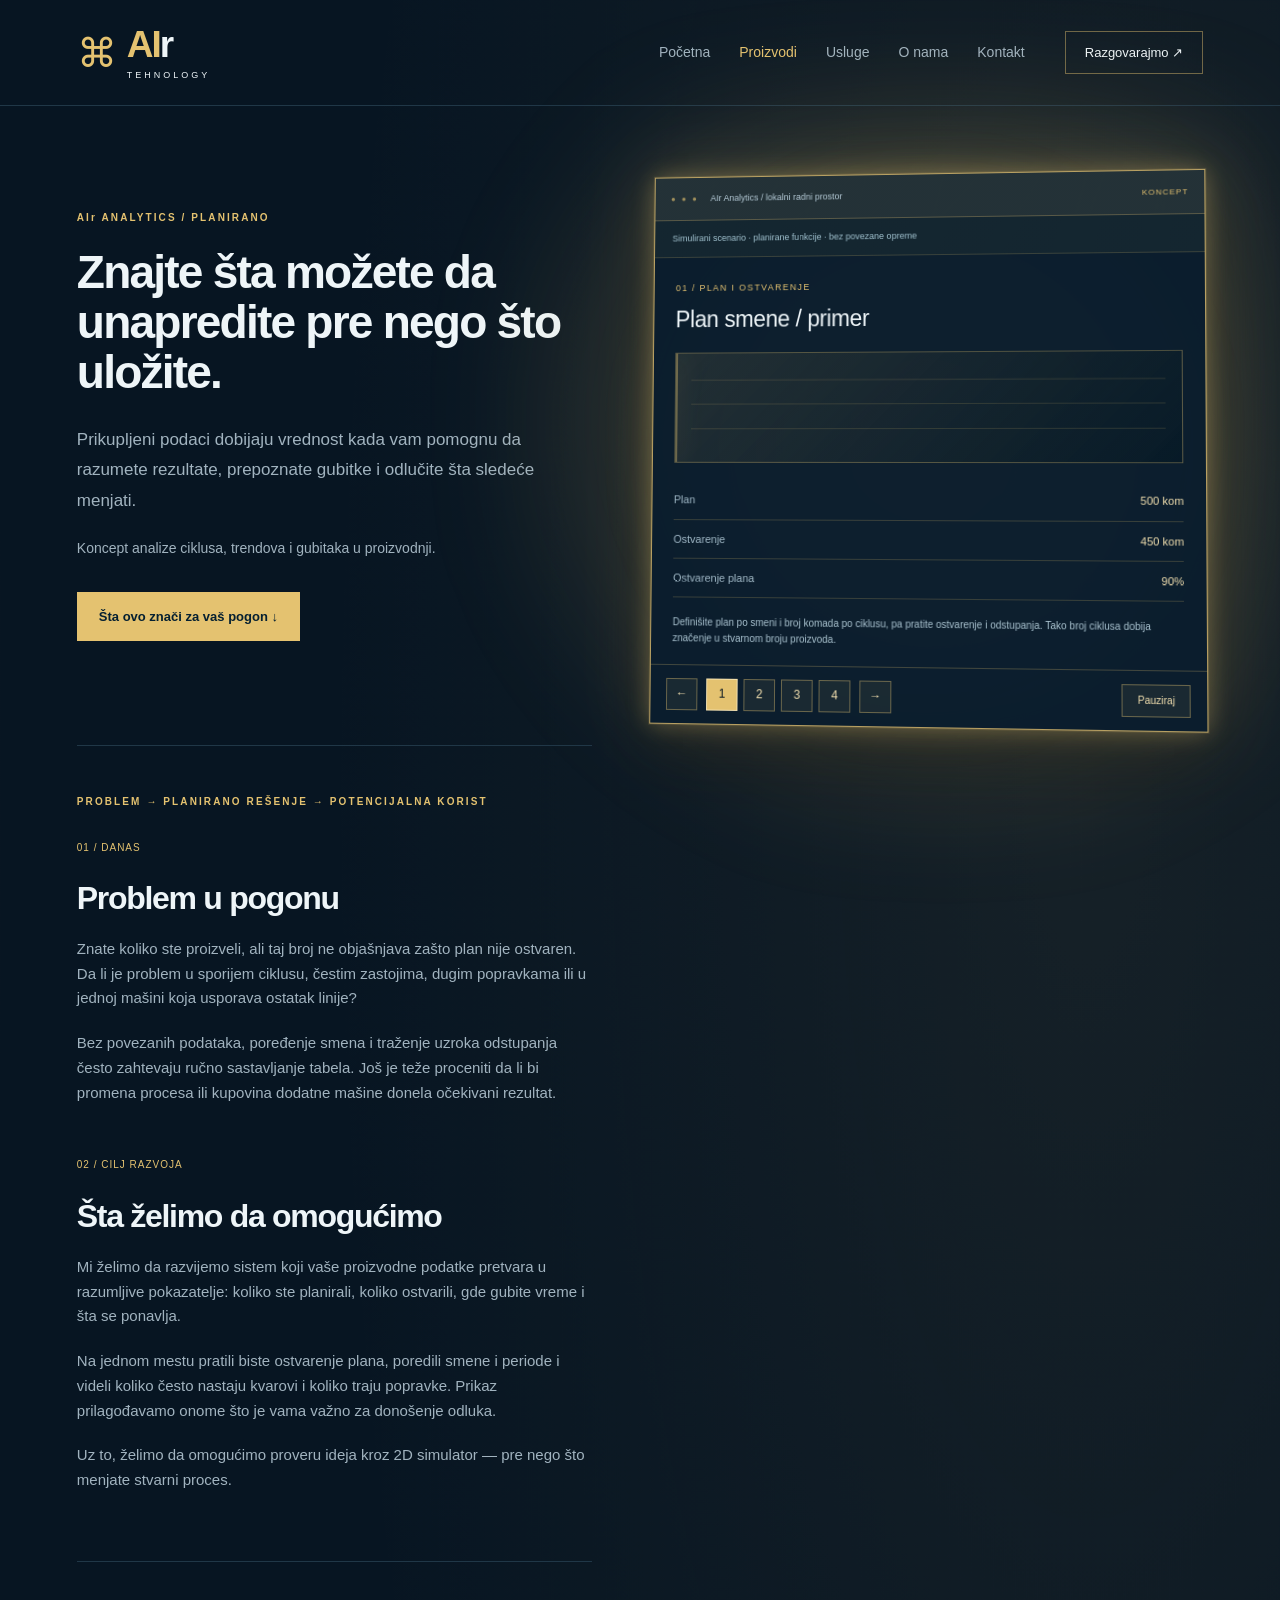
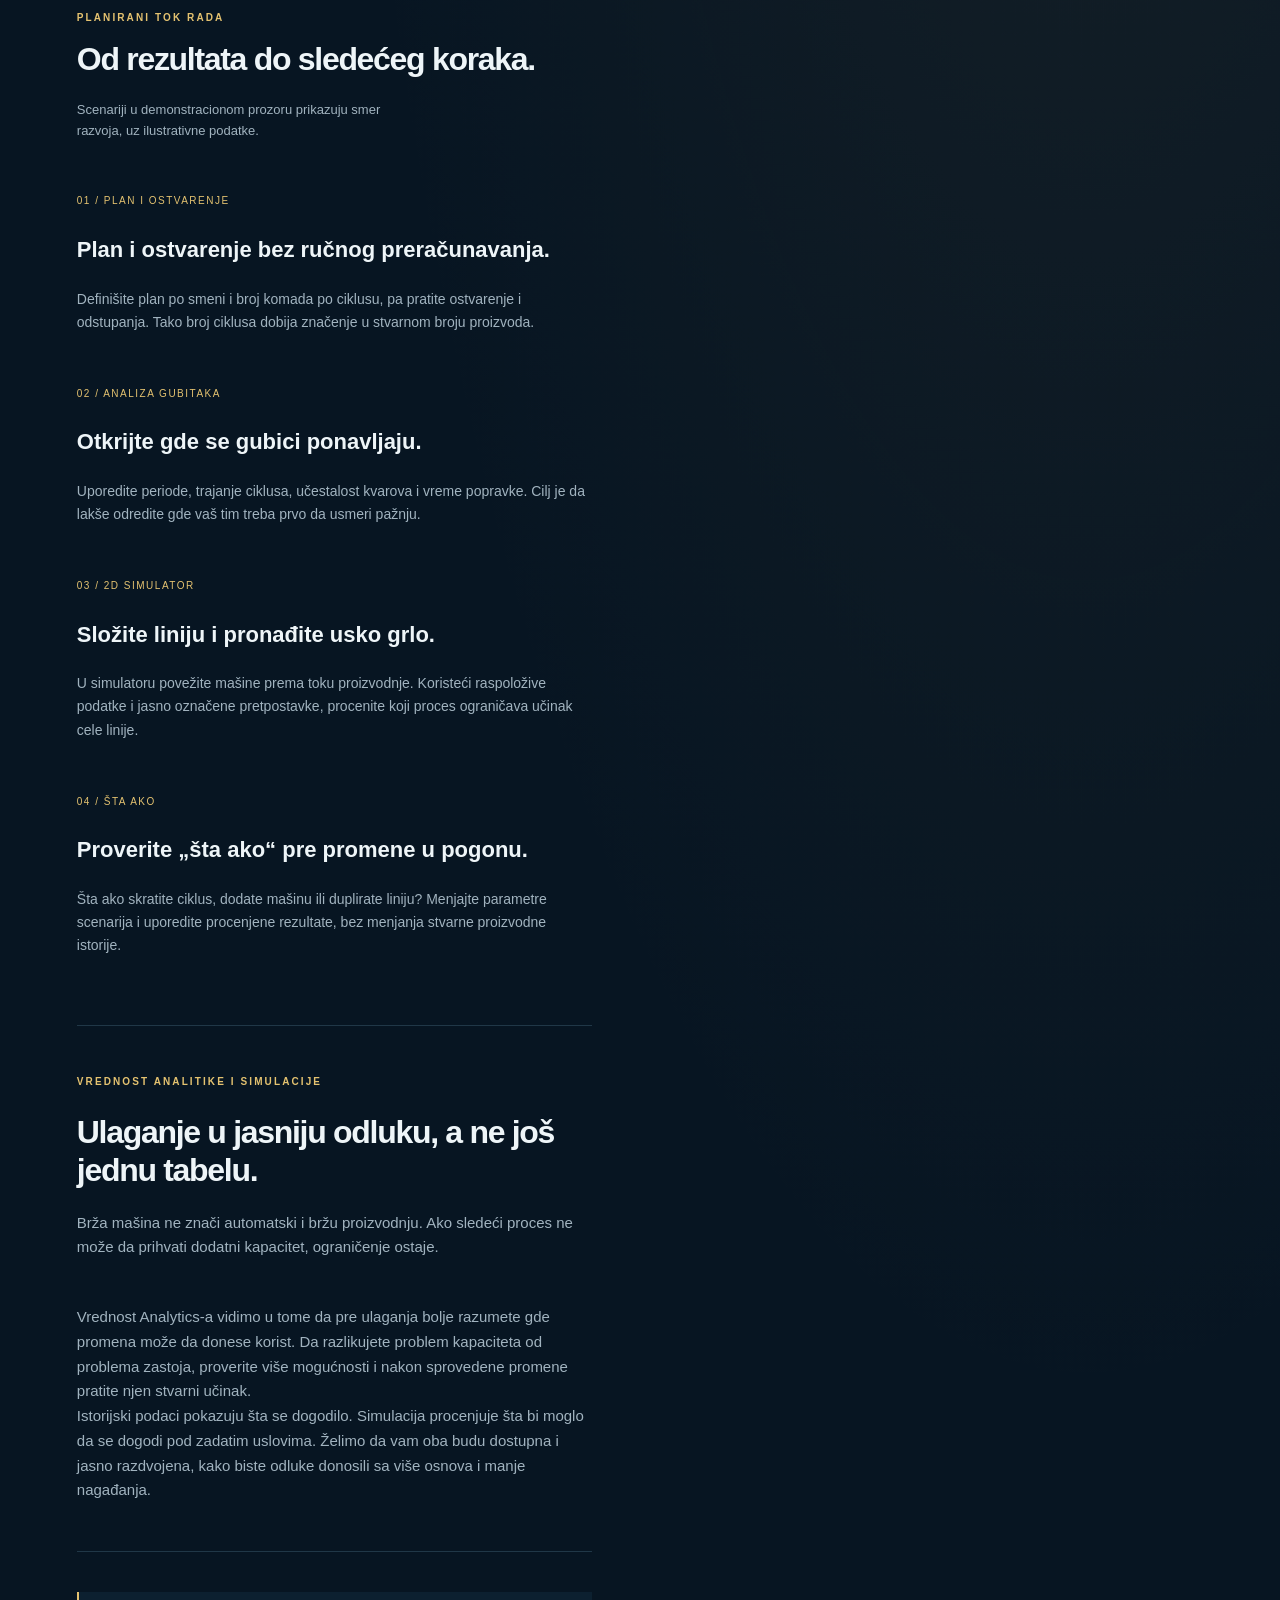
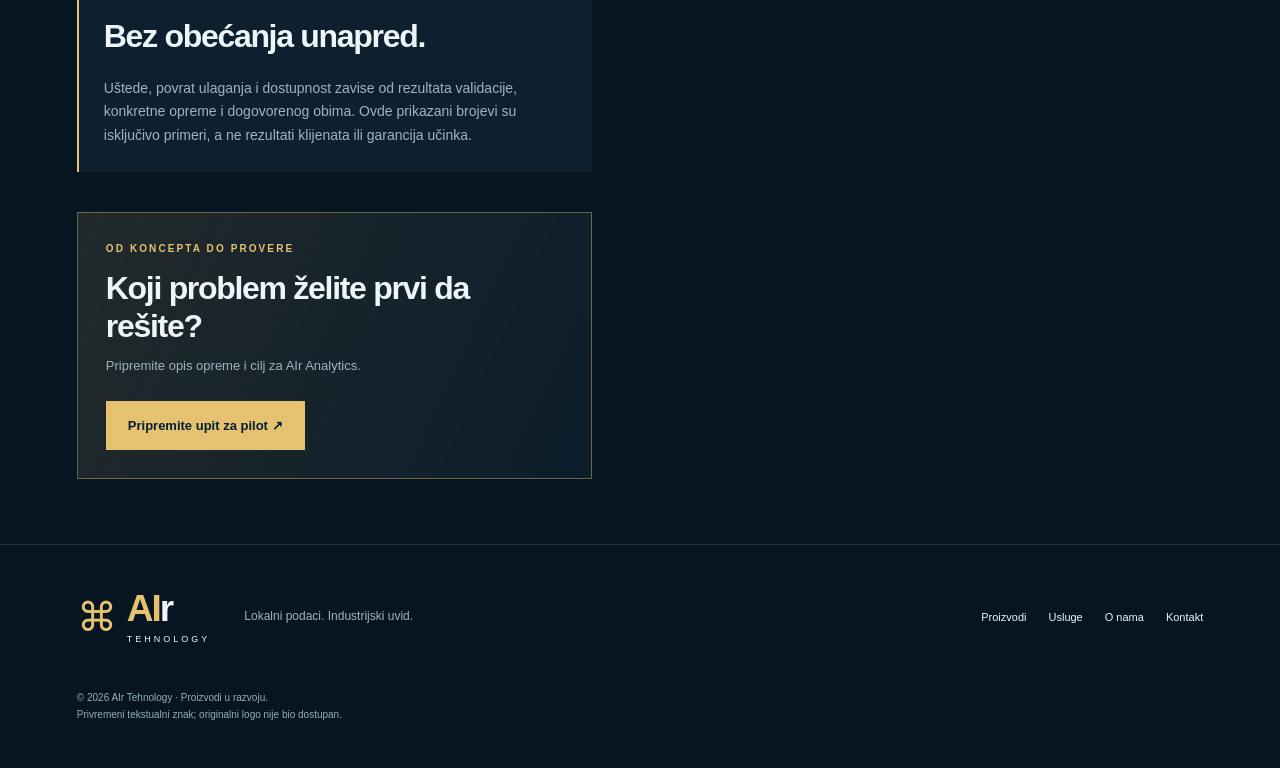
==== air-analytics.html @ 39f9e0c9 "Add files via upload" ====
<!doctype html><html lang="sr-Latn"><head><meta charset="utf-8"><meta name="viewport" content="width=device-width,initial-scale=1"><meta name="description" content="AIr Tehnology — lokalni IIoT sistemi u razvoju za industrijske mašine i proizvodne linije. Integracija prema zahtevima pogona. Bez obaveznog cloud-a."><meta name="theme-color" content="#071522"><title>AIr Analytics | AIr Tehnology</title><link rel="stylesheet" href="style.css"><link rel="stylesheet" href="module-themes.css"><script src="app.js" defer></script></head><body data-module="analytics" class=""><a class="skip" href="#main">Pređi na sadržaj</a><header><a class="brand" href="index.html" aria-label="AIr Tehnology početna"><span class="brand-symbol">⌘</span><span><b><i>AI</i>r</b><small>TEHNOLOGY</small></span></a><button class="menu-toggle" aria-expanded="false" aria-controls="navigation" aria-label="Otvori navigaciju">☰</button><nav id="navigation" aria-label="Glavna navigacija"><a href="index.html" >Početna</a><a href="proizvodi.html" aria-current="page">Proizvodi</a><a href="usluge.html" >Usluge</a><a href="o-nama.html" >O nama</a><a href="kontakt.html" >Kontakt</a></nav><a class="header-cta" href="kontakt.html">Razgovarajmo ↗</a></header><main id="main"><div class="product-follow-layout"><div class="product-reading"><section class="product-story-hero"><div class="product-story-copy"><div class="eyebrow">AIr ANALYTICS / PLANIRANO</div><h1>Znajte šta možete da unapredite pre nego što uložite.</h1><p class="lead">Prikupljeni podaci dobijaju vrednost kada vam pomognu da razumete rezultate, prepoznate gubitke i odlučite šta sledeće menjati.</p><p>Koncept analize ciklusa, trendova i gubitaka u proizvodnji.</p><a class="button" href="#vrednost">Šta ovo znači za vaš pogon ↓</a></div></section><section class="section value-story" id="vrednost"><div class="eyebrow">PROBLEM → PLANIRANO REŠENJE → POTENCIJALNA KORIST</div><div class="value-grid"><article><span>01 / DANAS</span><h2>Problem u pogonu</h2><p>Znate koliko ste proizveli, ali taj broj ne objašnjava zašto plan nije ostvaren. Da li je problem u sporijem ciklusu, čestim zastojima, dugim popravkama ili u jednoj mašini koja usporava ostatak linije?</p><p>Bez povezanih podataka, poređenje smena i traženje uzroka odstupanja često zahtevaju ručno sastavljanje tabela. Još je teže proceniti da li bi promena procesa ili kupovina dodatne mašine donela očekivani rezultat.</p></article><article><span>02 / CILJ RAZVOJA</span><h2>Šta želimo da omogućimo</h2><p>Mi želimo da razvijemo sistem koji vaše proizvodne podatke pretvara u razumljive pokazatelje: koliko ste planirali, koliko ostvarili, gde gubite vreme i šta se ponavlja.</p><p>Na jednom mestu pratili biste ostvarenje plana, poredili smene i periode i videli koliko često nastaju kvarovi i koliko traju popravke. Prikaz prilagođavamo onome što je vama važno za donošenje odluka.</p><p>Uz to, želimo da omogućimo proveru ideja kroz 2D simulator — pre nego što menjate stvarni proces.</p></article></div></section><section class="section"><div class="section-heading"><div><div class="eyebrow">PLANIRANI TOK RADA</div><h2>Od rezultata do sledećeg koraka.</h2></div><p>Scenariji u demonstracionom prozoru prikazuju smer razvoja, uz ilustrativne podatke.</p></div><div class="steps product-workflow"><article><span>01 / PLAN I OSTVARENJE</span><h3>Plan i ostvarenje bez ručnog preračunavanja.</h3><p>Definišite plan po smeni i broj komada po ciklusu, pa pratite ostvarenje i odstupanja. Tako broj ciklusa dobija značenje u stvarnom broju proizvoda.</p></article><article><span>02 / ANALIZA GUBITAKA</span><h3>Otkrijte gde se gubici ponavljaju.</h3><p>Uporedite periode, trajanje ciklusa, učestalost kvarova i vreme popravke. Cilj je da lakše odredite gde vaš tim treba prvo da usmeri pažnju.</p></article><article><span>03 / 2D SIMULATOR</span><h3>Složite liniju i pronađite usko grlo.</h3><p>U simulatoru povežite mašine prema toku proizvodnje. Koristeći raspoložive podatke i jasno označene pretpostavke, procenite koji proces ograničava učinak cele linije.</p></article><article><span>04 / ŠTA AKO</span><h3>Proverite „šta ako“ pre promene u pogonu.</h3><p>Šta ako skratite ciklus, dodate mašinu ili duplirate liniju? Menjajte parametre scenarija i uporedite procenjene rezultate, bez menjanja stvarne proizvodne istorije.</p></article></div></section><section class="investment section"><div><div class="eyebrow">VREDNOST ANALITIKE I SIMULACIJE</div><h2>Ulaganje u jasniju odluku, a ne još jednu tabelu.</h2><p>Brža mašina ne znači automatski i bržu proizvodnju. Ako sledeći proces ne može da prihvati dodatni kapacitet, ograničenje ostaje.</p></div><div class="pilot-points"><p>Vrednost Analytics-a vidimo u tome da pre ulaganja bolje razumete gde promena može da donese korist. Da razlikujete problem kapaciteta od problema zastoja, proverite više mogućnosti i nakon sprovedene promene pratite njen stvarni učinak.</p><p>Istorijski podaci pokazuju šta se dogodilo. Simulacija procenjuje šta bi moglo da se dogodi pod zadatim uslovima. Želimo da vam oba budu dostupna i jasno razdvojena, kako biste odluke donosili sa više osnova i manje nagađanja.</p></div></section><section class="notice"><h2>Bez obećanja unapred.</h2><p>Uštede, povrat ulaganja i dostupnost zavise od rezultata validacije, konkretne opreme i dogovorenog obima. Ovde prikazani brojevi su isključivo primeri, a ne rezultati klijenata ili garancija učinka.</p></section><section class="cta"><div><div class="eyebrow">OD KONCEPTA DO PROVERE</div><h2>Koji problem želite prvi da rešite?</h2><p>Pripremite opis opreme i cilj za AIr Analytics.</p></div><a class="button" href="kontakt.html?proizvod=analytics">Pripremite upit za pilot ↗</a></section></div><aside class="product-follow-window" aria-label="Prateći prikaz planiranih funkcija"><div class="product-window-backdrop"><section class="function-window" data-showcase aria-label="Demonstracija koncepta AIr Analytics"><div class="window-chrome"><span class="window-dots">● ● ●</span><span>AIr Analytics / lokalni radni prostor</span><span class="window-demo">KONCEPT</span></div><div class="window-disclaimer">Simulirani scenario · planirane funkcije · bez povezane opreme</div><div class="showcase-slides"><div class="showcase-slide" data-slide ><div class="window-section-label">01 / Plan i ostvarenje</div><h3>Plan smene / primer</h3><div class="concept-visual visual-analytics " aria-hidden="true"><svg viewBox="0 0 440 100" preserveAspectRatio="none"><path d="M0 80H440M0 45H440M0 10H440" stroke="#244658" fill="none"/><path class="signal-line" d="M0 85 45 75 80 80 120 52 160 60 205 35 250 45 290 20 340 30 390 12 440 18" stroke="currentColor" stroke-width="3" fill="none"/></svg><span class="scan-light"></span></div><div class="scenario-rows"><div><span>Plan</span><strong>500 kom</strong></div><div><span>Ostvarenje</span><strong>450 kom</strong></div><div><span>Ostvarenje plana</span><strong>90%</strong></div></div><p class="scenario-note">Definišite plan po smeni i broj komada po ciklusu, pa pratite ostvarenje i odstupanja. Tako broj ciklusa dobija značenje u stvarnom broju proizvoda.</p></div><div class="showcase-slide" data-slide hidden><div class="window-section-label">02 / Analiza gubitaka</div><h3>Zastoji / primer</h3><div class="concept-visual visual-analytics " aria-hidden="true"><svg viewBox="0 0 440 100" preserveAspectRatio="none"><path d="M0 80H440M0 45H440M0 10H440" stroke="#244658" fill="none"/><path class="signal-line" d="M0 85 45 75 80 80 120 52 160 60 205 35 250 45 290 20 340 30 390 12 440 18" stroke="currentColor" stroke-width="3" fill="none"/></svg><span class="scan-light"></span></div><div class="scenario-rows"><div><span>Čekanje materijala</span><strong>32 min</strong></div><div><span>Podešavanje</span><strong>18 min</strong></div><div><span>Ostalo</span><strong>9 min</strong></div></div><p class="scenario-note">Uporedite periode, trajanje ciklusa, učestalost kvarova i vreme popravke. Cilj je da lakše odredite gde vaš tim treba prvo da usmeri pažnju.</p></div><div class="showcase-slide" data-slide hidden><div class="window-section-label">03 / 2D simulator</div><h3>Tok procesa / scenario</h3><div class="concept-visual visual-analytics " aria-hidden="true"><svg viewBox="0 0 440 100" preserveAspectRatio="none"><path d="M0 80H440M0 45H440M0 10H440" stroke="#244658" fill="none"/><path class="signal-line" d="M0 85 45 75 80 80 120 52 160 60 205 35 250 45 290 20 340 30 390 12 440 18" stroke="currentColor" stroke-width="3" fill="none"/></svg><span class="scan-light"></span></div><div class="scenario-rows"><div><span>Proces 1</span><strong>30 s / ciklus</strong></div><div><span>Proces 2</span><strong>60 s / ciklus</strong></div><div><span>Ograničenje scenarija</span><strong>Proces 2</strong></div></div><p class="scenario-note">U simulatoru povežite mašine prema toku proizvodnje. Koristeći raspoložive podatke i jasno označene pretpostavke, procenite koji proces ograničava učinak cele linije.</p></div><div class="showcase-slide" data-slide hidden><div class="window-section-label">04 / Šta ako</div><h3>Poređenje / procena</h3><div class="concept-visual visual-analytics " aria-hidden="true"><svg viewBox="0 0 440 100" preserveAspectRatio="none"><path d="M0 80H440M0 45H440M0 10H440" stroke="#244658" fill="none"/><path class="signal-line" d="M0 85 45 75 80 80 120 52 160 60 205 35 250 45 290 20 340 30 390 12 440 18" stroke="currentColor" stroke-width="3" fill="none"/></svg><span class="scan-light"></span></div><div class="scenario-rows"><div><span>Izmena scenarija</span><strong>Dodatna nezavisna linija</strong></div><div><span>Osnova</span><strong>Podaci i pretpostavke</strong></div><div><span>Istorija proizvodnje</span><strong>Ostaje neizmenjena</strong></div></div><p class="scenario-note">Šta ako skratite ciklus, dodate mašinu ili duplirate liniju? Menjajte parametre scenarija i uporedite procenjene rezultate, bez menjanja stvarne proizvodne istorije.</p></div></div><div class="showcase-controls"><button type="button" data-direction="-1" aria-label="Prethodni scenario">←</button><div class="scenario-dots" role="group" aria-label="Izbor scenarija"><button type="button" data-index="0" aria-label="Plan i ostvarenje" aria-pressed="true">1</button><button type="button" data-index="1" aria-label="Analiza gubitaka" aria-pressed="false">2</button><button type="button" data-index="2" aria-label="2D simulator" aria-pressed="false">3</button><button type="button" data-index="3" aria-label="Šta ako" aria-pressed="false">4</button></div><button type="button" data-direction="1" aria-label="Sledeći scenario">→</button><button class="playback" type="button" data-pause aria-pressed="false">Pauziraj</button></div><span class="sr-only" data-announcement role="status"></span></section></div></aside></div></main><footer><a class="brand" href="index.html"><span class="brand-symbol">⌘</span><span><b><i>AI</i>r</b><small>TEHNOLOGY</small></span></a><p>Lokalni podaci. Industrijski uvid.</p><div><a href="proizvodi.html">Proizvodi</a><a href="usluge.html">Usluge</a><a href="o-nama.html">O nama</a><a href="kontakt.html">Kontakt</a></div><small>© 2026 AIr Tehnology · Proizvodi u razvoju.<br>Privremeni tekstualni znak; originalni logo nije bio dostupan.</small></footer></body></html>
---- style.css ----
:root{--bg:#071522;--panel:#0c2030;--line:#203747;--text:#eef5f8;--muted:#a1b3bf;--cyan:#4cdef1}*{box-sizing:border-box}html{scroll-behavior:smooth}body{margin:0;background:var(--bg);color:var(--text);font-family:Arial,Helvetica,sans-serif;font-size:16px;line-height:1.65}a{color:inherit;text-decoration:none}button,input,textarea,select{font:inherit}a:focus-visible,button:focus-visible,input:focus-visible,textarea:focus-visible,select:focus-visible{outline:2px solid var(--cyan);outline-offset:4px}header,main,footer{max-width:1440px;margin:auto}header{height:106px;padding:0 6%;display:flex;align-items:center;gap:40px;border-bottom:1px solid var(--line)}.brand{display:flex;align-items:center;gap:10px;line-height:1}.brand-symbol{color:var(--cyan);font-size:40px}.brand b{font-size:37px;letter-spacing:-2px}.brand i{color:var(--cyan);font-style:normal}.brand small{display:block;font-size:9px;letter-spacing:3px;margin-top:8px}nav{display:flex;gap:29px;margin-left:auto;font-size:14px}nav a{color:var(--muted)}nav a:hover,nav a[aria-current]{color:var(--cyan)}.header-cta{border:1px solid #406172;padding:10px 19px;font-size:13px}.menu-toggle{display:none}.hero{padding:85px 6% 68px;display:grid;grid-template-columns:1fr 1fr;gap:48px;align-items:center}.eyebrow{font-size:10px;letter-spacing:2.1px;color:var(--cyan);font-weight:bold;margin-bottom:22px}h1{font-size:clamp(42px,4.7vw,68px);line-height:1.08;letter-spacing:-2.9px;margin:0 0 27px;max-width:1000px}h1 em{color:var(--cyan);font-style:normal}h2{font-size:clamp(29px,3vw,41px);line-height:1.19;letter-spacing:-1.3px;margin:0 0 22px}h3{font-size:21px;line-height:1.3}p{color:var(--muted);margin:0 0 20px}.lead{font-size:17px;max-width:640px;line-height:1.8}.actions{display:flex;gap:26px;align-items:center;margin-top:30px}.button{background:var(--cyan);color:#052031;display:inline-flex;align-items:center;justify-content:center;padding:14px 22px;font-weight:bold;font-size:13px;border:0;cursor:pointer}.button:hover{background:#9af0fb}.text-link{font-size:13px;border-bottom:1px solid #487181;padding-bottom:5px}.hero-note{font-size:11px;color:var(--muted);margin-top:26px}.dot{display:inline-block;width:6px;height:6px;background:var(--cyan);border-radius:50%;margin-right:8px;box-shadow:0 0 12px #4cdef166}.system-art{border:1px solid #23495e;background:radial-gradient(ellipse at center,#10334855,transparent 70%)}.system-art svg{width:100%;display:block}.art-top,.art-bottom{font-size:9px;letter-spacing:1px;padding:20px;color:#aac5d3;display:flex;align-items:center;justify-content:space-between}.art-bottom{border-top:1px solid var(--line);padding:18px}.art-bottom i{color:var(--cyan)}.caption{font-size:9px;text-align:center;margin:0;padding:0 10px 12px}.tech-strip{border-block:1px solid var(--line);padding:23px 6%;display:flex;justify-content:space-between;align-items:center;gap:20px;font-size:13px;color:#c4d2da}.tech-strip>span{font-size:8px;letter-spacing:1.8px;color:#8fa7b7}.tech-strip b{font-weight:normal}.section{margin:0 6%;padding:80px 0;border-bottom:1px solid var(--line)}.section-heading{display:flex;align-items:flex-end;justify-content:space-between;gap:45px;margin-bottom:34px}.section-heading .eyebrow{margin-bottom:14px}.section-heading h2{margin-bottom:0}.section-heading>p{max-width:350px;font-size:13px;margin:0}.steps{display:grid;grid-template-columns:repeat(3,1fr);gap:42px;margin-top:45px}.steps article>span{color:var(--cyan);font-size:10px;letter-spacing:1.5px}.steps p{font-size:14px}.products{display:grid;grid-template-columns:repeat(2,1fr);gap:16px}.product{background:var(--panel);border:1px solid var(--line);padding:28px;transition:border-color .2s,transform .2s}.product:hover{border-color:var(--cyan);transform:translateY(-3px)}.row{display:flex;justify-content:space-between;align-items:center}.num{font-family:monospace;color:#93b5c7;font-size:11px}.badge{border:1px solid #386074;color:#b1d4e3;padding:3px 8px;font-size:9px;letter-spacing:.5px;display:inline-block}.product h3{font-size:28px;margin:28px 0 12px;letter-spacing:-.8px}.product h3 span{color:var(--cyan)}.product p{font-size:14px;max-width:440px;min-height:48px}.more{display:flex;justify-content:space-between;font-size:11px;margin-top:28px;color:#d1e3eb}.more b{color:var(--cyan);font-size:19px}.dashboard{background:#0b1d2b;border:1px solid #2b4b5d;padding:26px}.dash-head{display:flex;justify-content:space-between;align-items:center;border-bottom:1px solid var(--line);padding-bottom:22px;font-size:14px}.muted{color:var(--muted);font-size:11px}.dash-head label{font-size:11px;color:var(--muted)}select,input,textarea{background:#0a1b29;color:var(--text);border:1px solid #365163;border-radius:0;padding:10px 12px;min-width:0}select{margin-left:8px;font-size:12px}.metrics{display:grid;grid-template-columns:repeat(4,1fr);margin:25px 0}.metrics>div{padding:6px 25px;border-right:1px solid var(--line)}.metrics>div:first-child{padding-left:0}.metrics>div:last-child{border:0}.metrics small,.metrics span{display:block;font-size:9px;color:var(--muted)}.metrics strong{font-size:31px;letter-spacing:-1px;display:block;margin:7px 0;color:var(--cyan);font-weight:normal}.chart-title{font-size:12px;margin-top:35px;display:flex;justify-content:space-between}.chart-title span{color:#a2bac8;font-size:8px;letter-spacing:1px}.bars{height:160px;display:flex;align-items:flex-end;gap:20px;border-bottom:1px solid var(--line);padding:12px 5px 0}.bar-col{flex:1;text-align:center;position:relative}.bar-col>div{background:linear-gradient(#48cadd,#1c5c77);min-height:5px;margin:4px 0 0}.bar-col>span{font-size:9px;color:#aac8d7}.bar-col small{font-size:9px;display:block;position:absolute;bottom:-24px;width:100%;color:#a0b8c7}.legend{margin-top:44px;font-size:10px;display:flex;justify-content:space-between;gap:22px;color:var(--muted)}.legend span:first-child{color:var(--cyan)}.cta{margin:65px 6%;padding:40px;border:1px solid #33576b;background:linear-gradient(115deg,#103144,#0b1d2b);display:flex;align-items:center;justify-content:space-between;gap:30px}.cta .eyebrow{margin-bottom:12px}.cta h2{margin-bottom:10px}.cta p{font-size:13px;margin:0}footer{padding:45px 6%;border-top:1px solid var(--line);display:flex;align-items:center;gap:34px;flex-wrap:wrap}footer p{font-size:12px;margin:0}footer>div{margin-left:auto;display:flex;gap:22px;font-size:11px}footer>small{width:100%;font-size:10px;color:#93aebb;margin-top:12px}.intro{padding:80px 6% 50px;border-bottom:1px solid var(--line)}.intro h1{font-size:clamp(39px,5vw,64px)}.split{display:grid;grid-template-columns:1fr 1fr;gap:70px}.split h2{margin-top:22px}.split p{font-size:15px}.feature-list>div{display:flex;gap:25px;border-bottom:1px solid var(--line);padding:23px 0}.feature-list span{color:var(--cyan);font-size:12px}.feature-list p{margin:0}.notice{margin:50px 6%;padding:30px;border-left:2px solid var(--cyan);background:var(--panel)}.notice h2{font-size:27px}.notice p{margin:0;font-size:14px}.service-list{margin:30px 6% 70px}.service-list article{display:grid;grid-template-columns:45px 1fr 1fr;gap:32px;border-bottom:1px solid var(--line);padding:35px 0}.service-list span{color:var(--cyan);font-size:12px}.service-list h2{font-size:26px}.service-list p{font-size:14px;margin:0}.contact .notice{margin:30px 0}.contact h3{font-size:17px}form{display:grid;gap:20px}form label{display:grid;gap:8px;font-size:12px;color:#b8cbd6}form select{margin:0;font-size:14px}form textarea{resize:vertical}form .button{justify-self:start}#form-status{font-size:12px}.skip{position:fixed;top:-100px;left:10px;background:var(--cyan);color:#071522;padding:10px;z-index:10}.skip:focus{top:10px}@media(max-width:1000px){header{gap:20px}nav{gap:18px}.header-cta{display:none}.hero{gap:24px}.actions{gap:15px;flex-wrap:wrap}.tech-strip{flex-wrap:wrap}.metrics>div{padding-inline:15px}.metrics strong{font-size:26px}.split{gap:35px}}@media(max-width:900px){header{height:82px;padding-inline:6%;position:relative}.brand b{font-size:31px}.brand-symbol{font-size:31px}.menu-toggle{display:block;margin-left:auto;background:transparent;border:1px solid #365163;color:var(--text);font-size:22px;padding:3px 12px}nav{display:none;position:absolute;top:81px;left:0;right:0;background:#0c2030;padding:25px 6%;z-index:5;border-bottom:1px solid var(--line)}nav.open{display:flex;flex-direction:column;gap:19px}.hero{grid-template-columns:1fr;padding-block:48px;gap:40px}h1{letter-spacing:-1.8px}.lead{font-size:16px}.eyebrow{font-size:9px;letter-spacing:1.5px}.system-art{max-width:550px;width:100%}.tech-strip{font-size:11px;justify-content:flex-start;gap:20px}.tech-strip>span{width:100%}.section{padding-block:48px}.section-heading{display:block}.section-heading>p{margin-top:20px}.section-heading>.text-link{display:inline-block;margin-top:20px}.steps,.products,.split{grid-template-columns:1fr;gap:22px}.steps{gap:20px;margin-top:30px}.steps h3{margin-block:12px}.product{padding:23px}.product p{min-height:0}.dash-head{gap:14px;align-items:flex-start;flex-direction:column}.dashboard{padding:18px}.metrics{grid-template-columns:1fr 1fr;gap:22px}.metrics>div{padding:0!important;border:0}.metrics strong{font-size:27px}.bars{gap:10px}.legend{flex-wrap:wrap;gap:12px}.cta{padding:27px;display:block;margin-block:40px}.cta .button{margin-top:25px}footer{gap:24px}footer>div{margin:0;flex-wrap:wrap;width:100%}.intro{padding-block:50px 35px}.service-list article{grid-template-columns:30px 1fr;gap:15px}.service-list article p{grid-column:2}.service-list h2{margin:0;font-size:23px}.notice{padding:24px}.contact{gap:30px}.chart-title{gap:12px}.chart-title span{font-size:7px}}@media(prefers-reduced-motion:reduce){html{scroll-behavior:auto}*{transition:none!important}}

/* Scroll-built factory: decorative fixed layer, no external assets. */
.factory-background{position:fixed;inset:0;z-index:0;pointer-events:none;overflow:hidden;background:radial-gradient(ellipse at 75% 55%,#123e53 0,transparent 62%)}
.factory-svg{width:100%;height:100%;display:block;opacity:.95}
.factory-shade{position:absolute;inset:0;background:linear-gradient(90deg,#071522 0%,#071522ee 28%,#07152266 51%,#07152210 75%),linear-gradient(0deg,#07152299,transparent 25%)}
.factory-part{opacity:0;transform-box:view-box;will-change:transform,opacity}
.factory-home>header,.factory-home>main,.factory-home>footer{position:relative;z-index:1}
.factory-home>header{background:#071522a8;backdrop-filter:blur(10px)}
.factory-home .hero{min-height:calc(100svh - 106px);padding-block:75px}
.factory-home .hero>div:first-child{max-width:540px}
.factory-hero-space{height:410px;display:flex;align-items:flex-end;justify-content:flex-end;pointer-events:none}
.factory-hero-space>span{font-size:8px;letter-spacing:2px;color:#9bc3d5;border-top:1px solid #4cdef155;padding-top:15px}
.factory-home .tech-strip{background:#071522c9;backdrop-filter:blur(12px)}
.factory-home .section{padding:70px 32px;background:linear-gradient(110deg,#071522f2,#071522c9 65%,#07152270);backdrop-filter:blur(5px);margin-block:80px;border:1px solid #29475880}
.factory-home .product{background:#0c2030c9}
.factory-home .dashboard{background:#0b1d2bf0}
.factory-home .cta{background:linear-gradient(115deg,#103144ed,#0b1d2bd9);backdrop-filter:blur(12px);margin-bottom:180px}
.factory-home footer{background:#071522dc;padding-bottom:120px}
.factory-status{position:fixed;right:28px;bottom:24px;z-index:2;padding:14px 18px;background:#071522e8;border:1px solid #3c7189;backdrop-filter:blur(12px);color:#bce9ef;font-family:monospace;font-size:10px;letter-spacing:1px;pointer-events:none;width:310px}
.factory-status small{display:block;font-family:Arial,sans-serif;color:#95adba;letter-spacing:.2px;font-size:9px;margin-top:7px}
.factory-progress{height:2px;background:#254658;margin-top:12px;overflow:hidden}.factory-progress span{display:block;height:100%;background:#4cdef1;transform:scaleX(0);transform-origin:left}
.machine-tool{animation:machine-stroke 3.4s ease-in-out infinite;transform-box:fill-box;transform-origin:center}
.robot-shoulder{transform-origin:0px -93px;animation:robot-reach 6s ease-in-out infinite alternate}.robot-elbow{transform-origin:68px -250px;animation:robot-wrist 6s ease-in-out infinite alternate}
.belt-flow{animation:belt-move 2s linear infinite}.line-signal{animation:belt-move 2s linear infinite;opacity:0}.line-complete .line-signal{opacity:1}.workpiece{animation:part-travel 5s ease-in-out infinite}
@keyframes machine-stroke{0%,100%{transform:translateY(-5px)}50%{transform:translateY(12px)}}
@keyframes robot-reach{0%,15%{transform:rotate(-5deg)}85%,100%{transform:rotate(7deg)}}
@keyframes robot-wrist{0%,15%{transform:rotate(8deg)}85%,100%{transform:rotate(-8deg)}}
@keyframes belt-move{to{stroke-dashoffset:-64}}
@keyframes part-travel{0%,10%{transform:translate(-60px,7px);opacity:0}20%,80%{opacity:1}90%,100%{transform:translate(90px,-10px);opacity:0}}
@media(max-width:1000px){.factory-shade{background:linear-gradient(90deg,#071522f5,#071522c9 40%,#07152222)}.factory-hero-space>span{max-width:220px}.factory-home .hero{gap:10px}}
@media(max-width:900px){.factory-svg{width:170%;max-width:none;position:absolute;left:-65%;height:100%;opacity:.7}.factory-shade{background:linear-gradient(180deg,#071522f5 0%,#071522df 35%,#07152222 75%,#07152299)}.factory-home .hero{min-height:calc(100svh - 82px);padding-block:48px 25px;gap:0}.factory-hero-space{height:220px}.factory-hero-space>span{display:none}.factory-home .section{padding:32px 20px;margin-block:50px;background:#071522d9}.factory-status{right:12px;bottom:12px;width:270px;font-size:9px;padding:10px 12px}.factory-home .cta{margin-bottom:140px}.factory-home footer{padding-bottom:130px}}
@media(prefers-reduced-motion:reduce){.factory-background *{animation:none!important}.factory-part{will-change:auto}.factory-status small{font-size:0}.factory-status small:after{content:'Prikaz bez animacije';font-size:9px}}
.factory-finale{min-height:100svh;padding:45px 6% 0;pointer-events:none}.factory-finale h2{max-width:440px}.factory-finale p{font-size:12px;max-width:230px}.factory-home footer{background:#071522f2}@media(max-width:900px){.factory-finale{min-height:85svh;padding-top:35px}.factory-finale h2{font-size:29px}}
@media(max-width:900px){.factory-svg{width:100%;left:0;top:35%;height:65%;opacity:.85}}

/* Product stories and animated software windows. */
.benefit-card h4{font-size:22px;line-height:1.35;letter-spacing:-.5px;margin:0 0 22px;max-width:380px}.benefit-card p{min-height:0;margin:20px 0 14px;max-width:500px}.card-deliverables{font-size:11px;color:#c5e4ec;border-top:1px solid #294758;padding-top:14px}.card-disclaimer{font-size:9px;color:#96aeba;display:block;margin-top:7px}.benefit-card .more{margin-top:20px}.benefit-card h3{margin-top:21px;margin-bottom:16px}.benefit-card{overflow:hidden}
.concept-visual{height:112px;border:1px solid #24495b;background:linear-gradient(135deg,#12384b88,#071a27);color:#54d6e9;position:relative;overflow:hidden;display:flex;align-items:center;justify-content:center}.concept-visual.mini{height:82px}.concept-visual svg{width:100%;height:75%;padding:6px 16px}.signal-line{stroke-dasharray:1100;stroke-dashoffset:1100;animation:trace-signal 6s ease-in-out infinite}.scan-light{position:absolute;top:0;bottom:0;width:2px;background:#85f4ff55;box-shadow:0 0 24px #57d9e877;left:0;animation:scan-window 5.5s linear infinite}.task-mark{font-size:35px;border:1px solid #42849b;width:50px;height:50px;text-align:center;line-height:48px;margin-right:22px;animation:task-confirm 5.5s ease-in-out infinite}.task-lines{width:42%}.task-lines i{display:block;height:5px;margin:10px 0;background:#356477;transform-origin:left;animation:task-confirm 5.5s ease-in-out infinite}.task-lines i:nth-child(2){width:75%;animation-delay:.3s}.task-lines i:nth-child(3){width:55%;animation-delay:.6s}.gear-mark{font-size:43px;color:#438ca0;position:absolute;right:16px;bottom:-15px}.ai-core{font-size:24px;font-weight:normal;z-index:1;color:#a0f4ff}.ai-orbit{width:86px;height:86px;border:1px solid #3e8ca0;border-radius:50%;position:absolute;transform:rotate(-25deg) scaleY(.6)}.orbit-two{transform:rotate(40deg) scaleY(.7);width:140px}.ai-node{position:absolute;width:6px;height:6px;background:#65e6f5;border-radius:50%;box-shadow:0 0 10px #5ce3f5;animation:node-pulse 3s ease-in-out infinite}.node-one{left:calc(50% - 62px);top:45%}.node-two{left:calc(50% + 36px);top:30%;animation-delay:1s}
.product-story-hero{position:relative;display:grid;grid-template-columns:1fr 1.08fr;gap:55px;padding:75px 6% 85px;align-items:center;isolation:isolate;border-bottom:1px solid var(--line)}.product-story-hero:before{content:'';position:absolute;inset:0;z-index:-1;background:radial-gradient(ellipse at 90% 45%,#17455a99,transparent 65%),linear-gradient(#07152288,#071522)}.product-story-copy h1{font-size:clamp(34px,3.6vw,52px);letter-spacing:-1.8px}.product-story-copy>p:not(.lead){font-size:14px}.product-story-copy .button{margin-top:12px}.product-story-copy .concept-caveat{font-size:10px!important;max-width:370px;margin:20px 0 0;color:#92adbd}.product-window-backdrop{perspective:1200px;min-width:0}.function-window{background:#0a1d2df5;border:1px solid #3a7189;box-shadow:0 35px 80px #0005,0 0 90px #37cce51a;position:relative;transform:rotateY(-4deg) rotateX(2deg);width:100%;min-width:0}.window-chrome{display:flex;gap:12px;align-items:center;padding:14px 16px;background:#143043;border-bottom:1px solid #2f5367;font-size:9px;color:#b6cbd7}.window-dots{font-size:8px;letter-spacing:2px;color:#47869e;white-space:nowrap}.window-demo{font-size:8px;margin-left:auto;color:var(--cyan);letter-spacing:1px}.window-disclaimer{font-size:9px;padding:11px 18px;color:#a3c4d1;border-bottom:1px solid #1d3b4d;background:#0c2535}.showcase-slides{padding:24px 22px 18px;min-height:395px}.showcase-slide[hidden]{display:none!important}.showcase-slide{animation:slide-arrive .5s ease-out}.window-section-label{font-size:9px;letter-spacing:1.4px;color:#7fdbed;text-transform:uppercase}.showcase-slide h3{font-size:23px;margin:10px 0 19px;font-weight:normal;letter-spacing:-.4px}.scenario-rows{margin-top:18px}.scenario-rows>div{display:flex;justify-content:space-between;align-items:center;gap:15px;border-bottom:1px solid #254354;padding:10px 0;font-size:11px}.scenario-rows span{color:#a1b9c7}.scenario-rows strong{font-weight:normal;color:#cdeff4;text-align:right}.scenario-note{font-size:10px;color:#a9c2cf;margin:17px 0 0;line-height:1.6;min-height:32px}.showcase-controls{border-top:1px solid #2b4d60;padding:13px 16px;display:flex;gap:9px;align-items:center}.showcase-controls button{cursor:pointer;background:#102d40;color:#bfe9f2;border:1px solid #315e75;min-width:32px;min-height:32px;font-size:12px;padding:4px 8px}.showcase-controls button:hover,.showcase-controls button[aria-pressed=true]:not(.playback){background:#3bcce1;color:#052333;border-color:#5de8f6}.scenario-dots{display:flex;gap:6px}.showcase-controls .playback{margin-left:auto;font-size:10px;min-width:67px}.showcase-paused .concept-visual *{animation-play-state:paused}.value-grid{display:grid;grid-template-columns:1fr 1fr;gap:65px}.value-grid article>span{color:var(--cyan);font-size:10px;letter-spacing:1px}.value-grid h2{font-size:30px;margin:20px 0}.value-grid p{font-size:15px}.product-workflow{gap:35px}.product-workflow h3{font-size:22px;line-height:1.4}.investment{display:grid;grid-template-columns:1fr 1fr;gap:70px}.investment>div>p{font-size:15px}.pilot-points article{border-bottom:1px solid var(--line);padding:0 0 18px;margin-bottom:22px}.pilot-points h3{font-size:17px;color:#d8eef5;margin:0 0 10px}.pilot-points p{font-size:13px;margin:0}.sr-only{position:absolute;width:1px;height:1px;padding:0;margin:-1px;overflow:hidden;clip:rect(0,0,0,0);white-space:nowrap;border:0}
@keyframes trace-signal{0%{stroke-dashoffset:1100}60%,100%{stroke-dashoffset:0}}@keyframes scan-window{0%{left:0;opacity:0}10%,80%{opacity:1}100%{left:100%;opacity:0}}@keyframes task-confirm{0%,10%{opacity:.3;transform:scaleX(.65)}45%,100%{opacity:1;transform:scaleX(1)}}@keyframes node-pulse{50%{opacity:.3;box-shadow:0 0 20px #5ce3f5}}@keyframes slide-arrive{from{opacity:.25;transform:translateY(8px)}to{opacity:1;transform:translateY(0)}}
@media(max-width:1100px){.product-story-hero{gap:30px;padding-inline:5%}.product-story-copy h1{font-size:39px}.window-chrome{gap:7px;font-size:8px}.window-dots{font-size:6px}.showcase-slides{padding:20px 18px;min-height:410px}.showcase-slide h3{font-size:21px}}
@media(max-width:900px){.product-story-hero{grid-template-columns:1fr;padding:45px 6%;gap:35px}.product-story-copy h1{font-size:38px}.function-window{transform:none}.window-chrome{font-size:8px;padding:13px 10px}.window-dots{display:none}.window-disclaimer{font-size:8px;padding:10px 13px}.showcase-slides{padding:20px 15px;min-height:380px}.showcase-slide h3{font-size:22px}.scenario-note{min-height:48px}.showcase-controls{padding:12px 10px;gap:6px}.scenario-dots{gap:4px}.showcase-controls button{min-width:30px}.value-grid,.investment{grid-template-columns:1fr;gap:25px}.value-grid h2{font-size:27px}.value-grid{gap:30px}.benefit-card h4{font-size:21px}.card-deliverables{font-size:10px}.benefit-card .more{font-size:10px}.product-workflow{gap:22px}}
@media(prefers-reduced-motion:reduce){.concept-visual *,.showcase-slide{animation:none!important}.signal-line{stroke-dashoffset:0}.scan-light{display:none}}

/* Keep the concept window beside the complete product story. */
.product-follow-layout{display:grid;grid-template-columns:minmax(0,1fr) minmax(0,1.04fr);gap:55px;margin:0 6%;align-items:start}
.product-reading{min-width:0}
.product-follow-window{position:sticky;top:24px;margin-top:65px;margin-bottom:65px;min-width:0;max-height:calc(100svh - 48px);overflow:auto;scrollbar-width:thin;scrollbar-color:#3a7189 #0a1d2d}
.product-follow-window .function-window{transform:none}
.product-follow-window .product-window-backdrop{perspective:none}
.product-reading .product-story-hero{display:block;padding:65px 0;isolation:auto}
.product-reading .product-story-hero:before{display:none}
.product-reading .section{margin:0;padding:48px 0}
.product-reading .value-grid,.product-reading .investment,.product-reading .steps{grid-template-columns:1fr;gap:25px}
.product-reading .section-heading{display:block}
.product-reading .section-heading>p{margin-top:20px}
.product-reading .notice{margin:40px 0;padding:25px}
.product-reading .cta{margin:40px 0 65px;padding:28px;display:block}
.product-reading .cta .button{margin-top:24px}
.product-reading h2{font-size:32px}
@media(max-width:1000px) and (min-width:901px){.product-follow-layout{gap:28px;margin-inline:5%;grid-template-columns:minmax(0,1fr) minmax(0,1fr)}.product-follow-window .showcase-slides{padding:18px 14px;min-height:400px}.product-follow-window .window-dots{display:none}.product-reading h2{font-size:28px}.product-follow-window .window-disclaimer{padding-inline:12px}.product-follow-window .showcase-controls{padding-inline:9px;gap:5px}.product-follow-window .scenario-dots{gap:3px}.product-follow-window .showcase-controls button{min-width:27px;padding-inline:6px}}
@media(max-width:900px){.product-follow-layout{display:grid;grid-template-columns:minmax(0,1fr);gap:0;margin-inline:6%}.product-reading{display:contents}.product-reading>section{order:2}.product-reading>.product-story-hero{order:0;padding:45px 0 35px}.product-follow-window{order:1;position:static;max-height:none;overflow:visible;margin:0 0 35px}.product-reading .section{padding-block:35px}.product-reading .cta{margin-bottom:45px}.product-reading h2{font-size:29px}}

/* Restore the original tilted window while retaining the sticky sidebar. */
@media(min-width:901px){
 .product-follow-layout{grid-template-columns:minmax(0,1fr) minmax(0,1.08fr)}
 .product-follow-window{overflow:visible;max-height:none}
 .product-follow-window .product-window-backdrop{perspective:1200px}
 .product-follow-window .function-window{transform:rotateY(-4deg) rotateX(2deg);max-height:calc(100svh - 48px);overflow:auto;scrollbar-width:thin;scrollbar-color:#3a7189 #0a1d2d}
 .product-reading .product-story-hero{min-height:640px;display:flex;align-items:center}
}

/* Cyan halo around the product demonstration windows. */
.product-follow-window .product-window-backdrop{position:relative;isolation:isolate}
.product-follow-window .product-window-backdrop:before{content:'';position:absolute;inset:-12px;border-radius:10px;background:radial-gradient(ellipse at center,#66dfff55 0%,#51ceff33 45%,transparent 74%);filter:blur(20px);z-index:-1;pointer-events:none;animation:window-halo 4.5s ease-in-out infinite}
.product-follow-window .function-window{border-color:#78d9f2;box-shadow:0 0 0 1px #9beaff22,0 0 22px #6edbff55,0 0 65px #48c9ff33,0 30px 70px #0005}
@keyframes window-halo{0%,100%{opacity:.55;transform:scale(.98)}50%{opacity:1;transform:scale(1.025)}}
@media(prefers-reduced-motion:reduce){.product-follow-window .product-window-backdrop:before{animation:none;opacity:.7}}

/* Broad ambient blue light behind each floating product window. */
.product-follow-window .product-window-backdrop:after{content:'';position:absolute;inset:-90px -80px -110px -150px;z-index:-2;pointer-events:none;background:radial-gradient(ellipse at 57% 45%,#35bfe438 0%,#1884af29 30%,#0e587c1c 53%,transparent 76%);filter:blur(45px);animation:ambient-window-light 7s ease-in-out infinite}
@keyframes ambient-window-light{0%,100%{opacity:.65;transform:scale(.97)}50%{opacity:1;transform:scale(1.04)}}
@media(max-width:900px){.product-follow-window .product-window-backdrop:after{inset:-45px -12px;filter:blur(25px)}}
@media(prefers-reduced-motion:reduce){.product-follow-window .product-window-backdrop:after{animation:none;opacity:.8}}

/* Phone usability: readable demos, touch targets and restrained effects. */
@media(max-width:900px){
 html{scroll-padding-top:100px}
 body{overflow-wrap:break-word}
 body>header,.factory-home>header{position:sticky;top:0;z-index:20;background:#071522f5;backdrop-filter:none}
 .menu-toggle{min-width:44px;min-height:44px;display:flex;align-items:center;justify-content:center}
 nav{top:100%;max-height:calc(100svh - 82px);overflow-y:auto;padding:12px 6%;box-shadow:0 15px 25px #0005}
 nav.open{gap:0}
 nav a{display:flex;align-items:center;min-height:48px;font-size:16px;border-bottom:1px solid #29475866}
 .button{min-height:48px;line-height:1.5;text-align:center;max-width:100%}
 .text-link{display:inline-flex;align-items:center;min-height:44px}
 .hero h1{font-size:clamp(36px,10vw,46px);letter-spacing:-1.5px}
 .intro h1,.product-story-copy h1{font-size:clamp(31px,9vw,38px);line-height:1.15;letter-spacing:-1.2px}
 .eyebrow{font-size:10px;line-height:1.7;letter-spacing:1.3px}
 .factory-home .hero{padding-top:32px;padding-bottom:25px;min-height:auto}
 .factory-hero-space{height:160px}
 .factory-status{display:none}
 .factory-svg{opacity:.6}
 .factory-home .section{margin:32px 5%;padding:30px 18px;background:#071522e8;backdrop-filter:none}
 .factory-home .tech-strip,.factory-home .cta{backdrop-filter:none}
 .factory-home .cta{margin-bottom:40px}
 .factory-home footer{padding-bottom:40px}
 .factory-finale{min-height:70svh}
 .section-heading{margin-bottom:25px}
 .section-heading>p{font-size:14px;line-height:1.7}
 .section-heading h2,.product-reading h2{font-size:28px;line-height:1.25;letter-spacing:-.8px}
 .products{gap:18px}
 .product{padding:22px 18px}
 .benefit-card h3{font-size:27px}
 .benefit-card h4{font-size:21px}
 .benefit-card p{font-size:15px;line-height:1.75}
 .card-deliverables{font-size:12px;line-height:1.8}
 .card-disclaimer{font-size:11px}
 .benefit-card .more{font-size:12px;gap:12px;align-items:center}
 .badge{font-size:11px}
 .steps{gap:25px}
 .steps p,.pilot-points p,.notice p{font-size:15px;line-height:1.8}
 .steps article>span,.value-grid article>span{font-size:11px;line-height:1.7}
 .pilot-points>p+p{margin-top:20px}
 .product-reading .section{padding:30px 0}
 .product-reading>.product-story-hero{padding:32px 0}
 .product-follow-window{margin-bottom:20px}
 .product-follow-window .function-window{max-height:none;overflow:visible;transform:none}
 .showcase-slides,.product-follow-window .showcase-slides{padding:20px 15px;min-height:0}
 .window-chrome{font-size:10px;line-height:1.6;flex-wrap:wrap;gap:5px;padding:12px}
 .window-demo{font-size:9px}
 .window-disclaimer{font-size:11px;line-height:1.7;padding:12px}
 .window-section-label{font-size:11px;line-height:1.6}
 .showcase-slide h3{font-size:22px;line-height:1.3}
 .scenario-rows>div{font-size:13px;gap:12px;align-items:flex-start;padding:11px 0}
 .scenario-rows>div>*{min-width:0;flex:1}
 .scenario-note{font-size:13px;line-height:1.75;min-height:0}
 .showcase-controls,.product-follow-window .showcase-controls{display:flex;flex-wrap:wrap;gap:8px;padding:12px}
 .scenario-dots,.product-follow-window .scenario-dots{display:flex;flex:1;gap:6px;justify-content:center}
 .showcase-controls button,.product-follow-window .showcase-controls button{min-width:36px;min-height:44px;font-size:14px;padding:6px}
 .showcase-controls .playback{flex-basis:100%;margin:0;font-size:13px;min-height:44px}
 .product-follow-window .product-window-backdrop:after{inset:-20px -5px;filter:blur(18px);animation:none;opacity:.65}
 .product-follow-window .product-window-backdrop:before{inset:-5px;filter:blur(12px);animation:none;opacity:.65}
 .dashboard{padding:18px 12px}
 .dash-head{font-size:15px}
 .dash-head label{font-size:14px;display:flex;align-items:center;width:100%;gap:12px}
 .dash-head select{flex:1;margin:0}
 .muted{font-size:12px}
 .metrics{gap:22px 12px}
 .metrics small,.metrics span{font-size:11px;line-height:1.65}
 .metrics strong{font-size:26px}
 .chart-title{font-size:13px;flex-wrap:wrap;gap:5px}
 .chart-title span{font-size:9px}
 .bars{gap:6px;padding-inline:0}
 .bar-col{min-width:0}
 .bar-col small,.bar-col>span{font-size:10px}
 .legend{font-size:11px;line-height:1.6}
 form input,form select,form textarea,.dash-head select{font-size:16px;min-height:48px;width:100%}
 form label{font-size:14px}
 form .button{width:100%;justify-self:stretch}
 .contact .notice{padding:20px}
 footer>div{gap:8px 20px;font-size:13px}
 footer>div a{min-height:44px;display:flex;align-items:center}
 footer>small{font-size:11px;line-height:1.8}
}
@media(max-width:350px){
 .showcase-controls,.product-follow-window .showcase-controls{gap:5px;padding:10px 8px}
 .scenario-dots,.product-follow-window .scenario-dots{gap:3px}
 .showcase-controls button,.product-follow-window .showcase-controls button{min-width:32px;padding-inline:4px}
 .product-follow-layout{margin-inline:5%}
 .bar-col small{font-size:9px}
}

/* Decorative halos must not widen the page. */
body{overflow-x:clip}
---- module-themes.css ----
/* Product-page palettes. Shapes, icons, layout and animation remain shared. */
body[data-module="monitor"]{--cyan:#5fd1d4;--module-rgb:95,209,212;--module-soft:#acebed}
body[data-module="maintenance"]{--cyan:#94b5ff;--module-rgb:148,181,255;--module-soft:#c6d7ff}
body[data-module="analytics"]{--cyan:#e4c270;--module-rgb:228,194,112;--module-soft:#f4e1b0}
body[data-module="intelligence"]{--cyan:#ba98df;--module-rgb:186,152,223;--module-soft:#dfc9f6}

body[data-module]:not([data-module=""]){background:radial-gradient(ellipse at 85% 20%,rgba(var(--module-rgb),.065),transparent 50%),var(--bg)}
body[data-module]:not([data-module=""]) .button:hover{background:var(--module-soft)}
body[data-module]:not([data-module=""]) .header-cta,
body[data-module]:not([data-module=""]) .text-link{border-color:rgba(var(--module-rgb),.45)}
body[data-module]:not([data-module=""]) .dot{background:var(--cyan);box-shadow:0 0 12px rgba(var(--module-rgb),.4)}
body[data-module]:not([data-module=""]) .product-follow-window{scrollbar-color:var(--cyan) #0a1d2d}
body[data-module]:not([data-module=""]) .product-follow-window .function-window{
 border-color:rgba(var(--module-rgb),.8);
 box-shadow:0 0 0 1px rgba(var(--module-rgb),.13),0 0 22px rgba(var(--module-rgb),.33),0 0 65px rgba(var(--module-rgb),.2),0 30px 70px #0005;
 scrollbar-color:var(--cyan) #0a1d2d;
}
body[data-module]:not([data-module=""]) .product-follow-window .product-window-backdrop:before{background:radial-gradient(ellipse at center,rgba(var(--module-rgb),.33),rgba(var(--module-rgb),.2) 45%,transparent 74%)}
body[data-module]:not([data-module=""]) .product-follow-window .product-window-backdrop:after{background:radial-gradient(ellipse at 57% 45%,rgba(var(--module-rgb),.22),rgba(var(--module-rgb),.16) 30%,rgba(var(--module-rgb),.1) 53%,transparent 76%)}
body[data-module]:not([data-module=""]) .window-chrome{background:linear-gradient(rgba(var(--module-rgb),.09),rgba(var(--module-rgb),.09)),#102331;border-bottom-color:rgba(var(--module-rgb),.28)}
body[data-module]:not([data-module=""]) .window-dots{color:rgba(var(--module-rgb),.65)}
body[data-module]:not([data-module=""]) .window-disclaimer{border-color:rgba(var(--module-rgb),.18);background:linear-gradient(rgba(var(--module-rgb),.035),rgba(var(--module-rgb),.035)),#0c202e}
body[data-module]:not([data-module=""]) .window-section-label{color:var(--cyan)}
body[data-module]:not([data-module=""]) .concept-visual{color:var(--cyan);border-color:rgba(var(--module-rgb),.3);background:linear-gradient(135deg,rgba(var(--module-rgb),.1),#071a27)}
body[data-module]:not([data-module=""]) .concept-visual svg>path:first-child{stroke:rgba(var(--module-rgb),.2)}
body[data-module]:not([data-module=""]) .scan-light{background:rgba(var(--module-rgb),.4);box-shadow:0 0 24px rgba(var(--module-rgb),.47)}
body[data-module]:not([data-module=""]) .task-mark{border-color:rgba(var(--module-rgb),.55)}
body[data-module]:not([data-module=""]) .task-lines i{background:rgba(var(--module-rgb),.4)}
body[data-module]:not([data-module=""]) .gear-mark{color:rgba(var(--module-rgb),.65)}
body[data-module]:not([data-module=""]) .ai-core{color:var(--module-soft)}
body[data-module]:not([data-module=""]) .ai-orbit{border-color:rgba(var(--module-rgb),.6)}
body[data-module]:not([data-module=""]) .ai-node{background:var(--cyan);box-shadow:0 0 10px rgba(var(--module-rgb),.8);animation-name:module-node-pulse}
body[data-module]:not([data-module=""]) .scenario-rows>div{border-color:rgba(var(--module-rgb),.2)}
body[data-module]:not([data-module=""]) .scenario-rows strong{color:var(--module-soft)}
body[data-module]:not([data-module=""]) .showcase-controls{border-color:rgba(var(--module-rgb),.25)}
body[data-module]:not([data-module=""]) .showcase-controls button{color:var(--module-soft);border-color:rgba(var(--module-rgb),.4);background:rgba(var(--module-rgb),.07)}
body[data-module]:not([data-module=""]) .showcase-controls button:hover,
body[data-module]:not([data-module=""]) .showcase-controls button[aria-pressed="true"]:not(.playback){background:var(--cyan);color:#071522;border-color:var(--module-soft)}
body[data-module]:not([data-module=""]) .cta{border-color:rgba(var(--module-rgb),.4);background:linear-gradient(115deg,rgba(var(--module-rgb),.12),#0b1d2b)}
body[data-module]:not([data-module=""]) .notice{border-left-color:var(--cyan)}
@keyframes module-node-pulse{50%{opacity:.3;box-shadow:0 0 20px rgba(var(--module-rgb),.8)}}
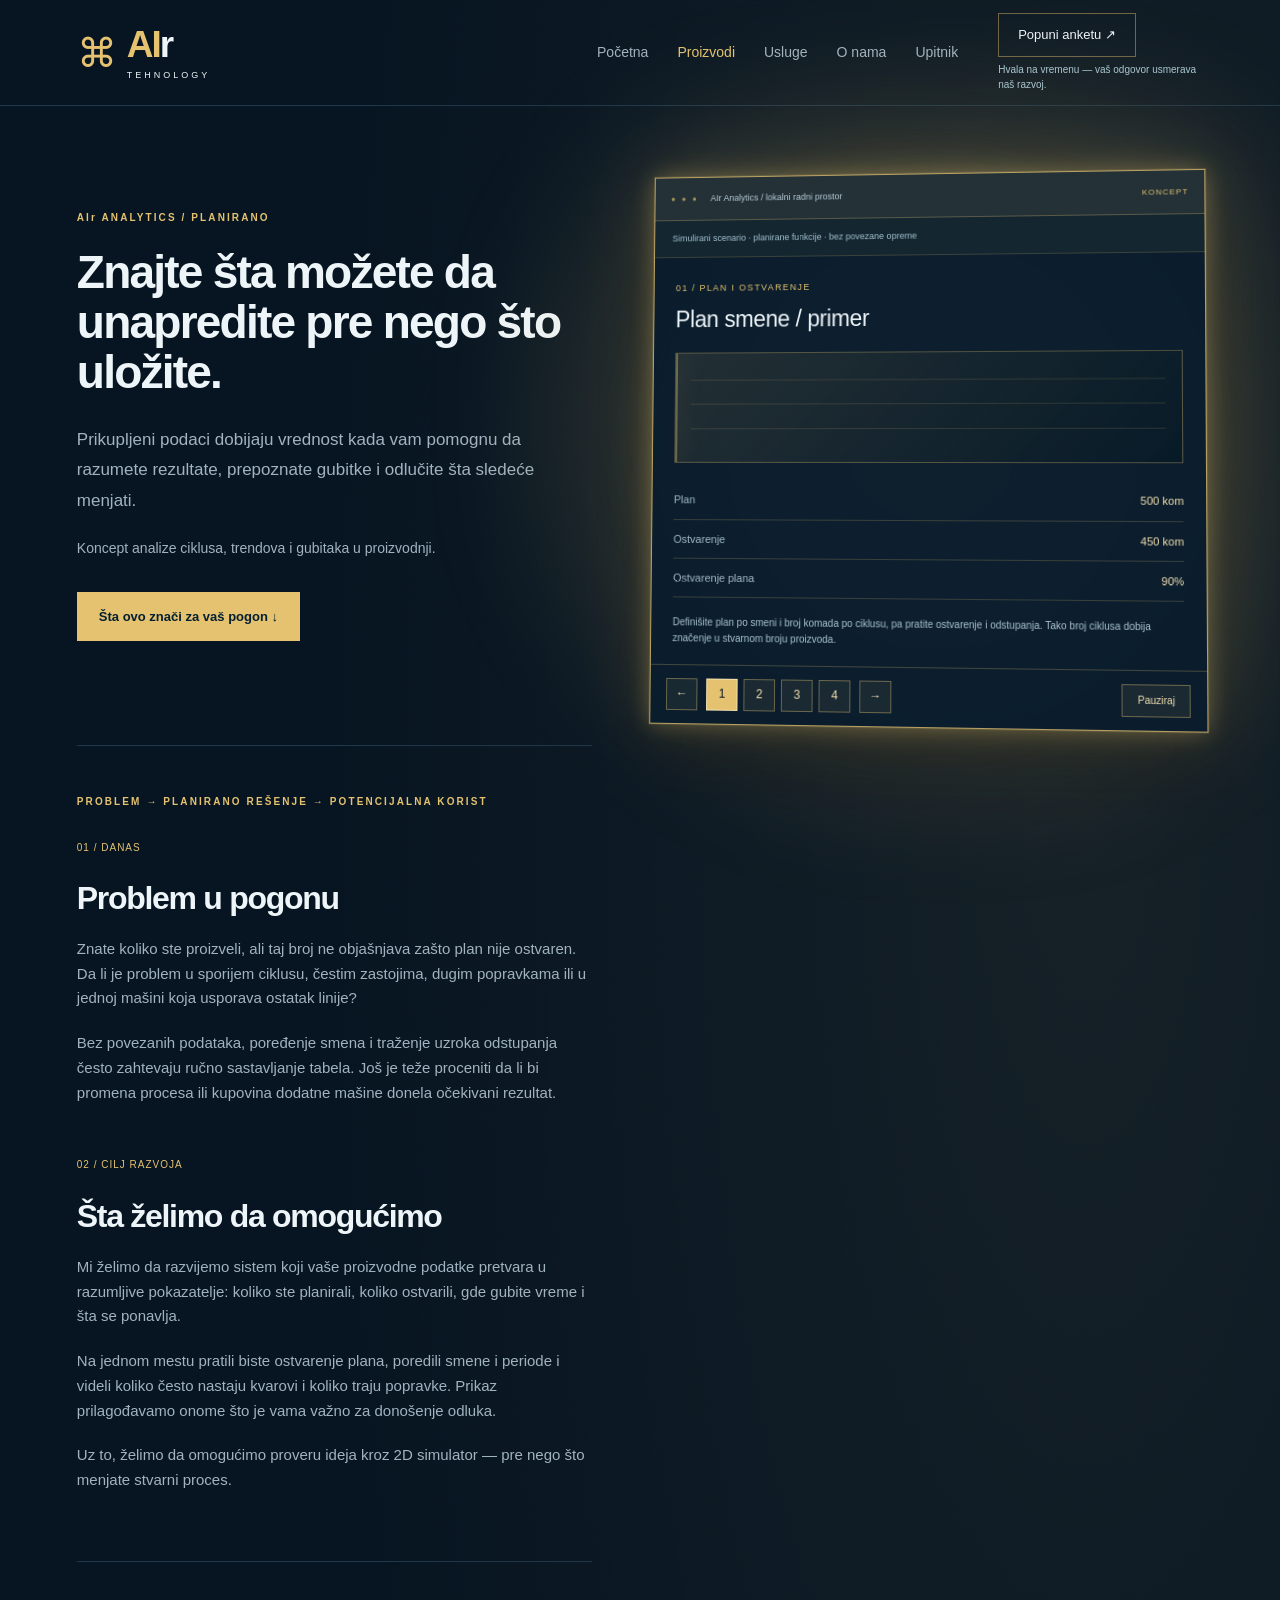
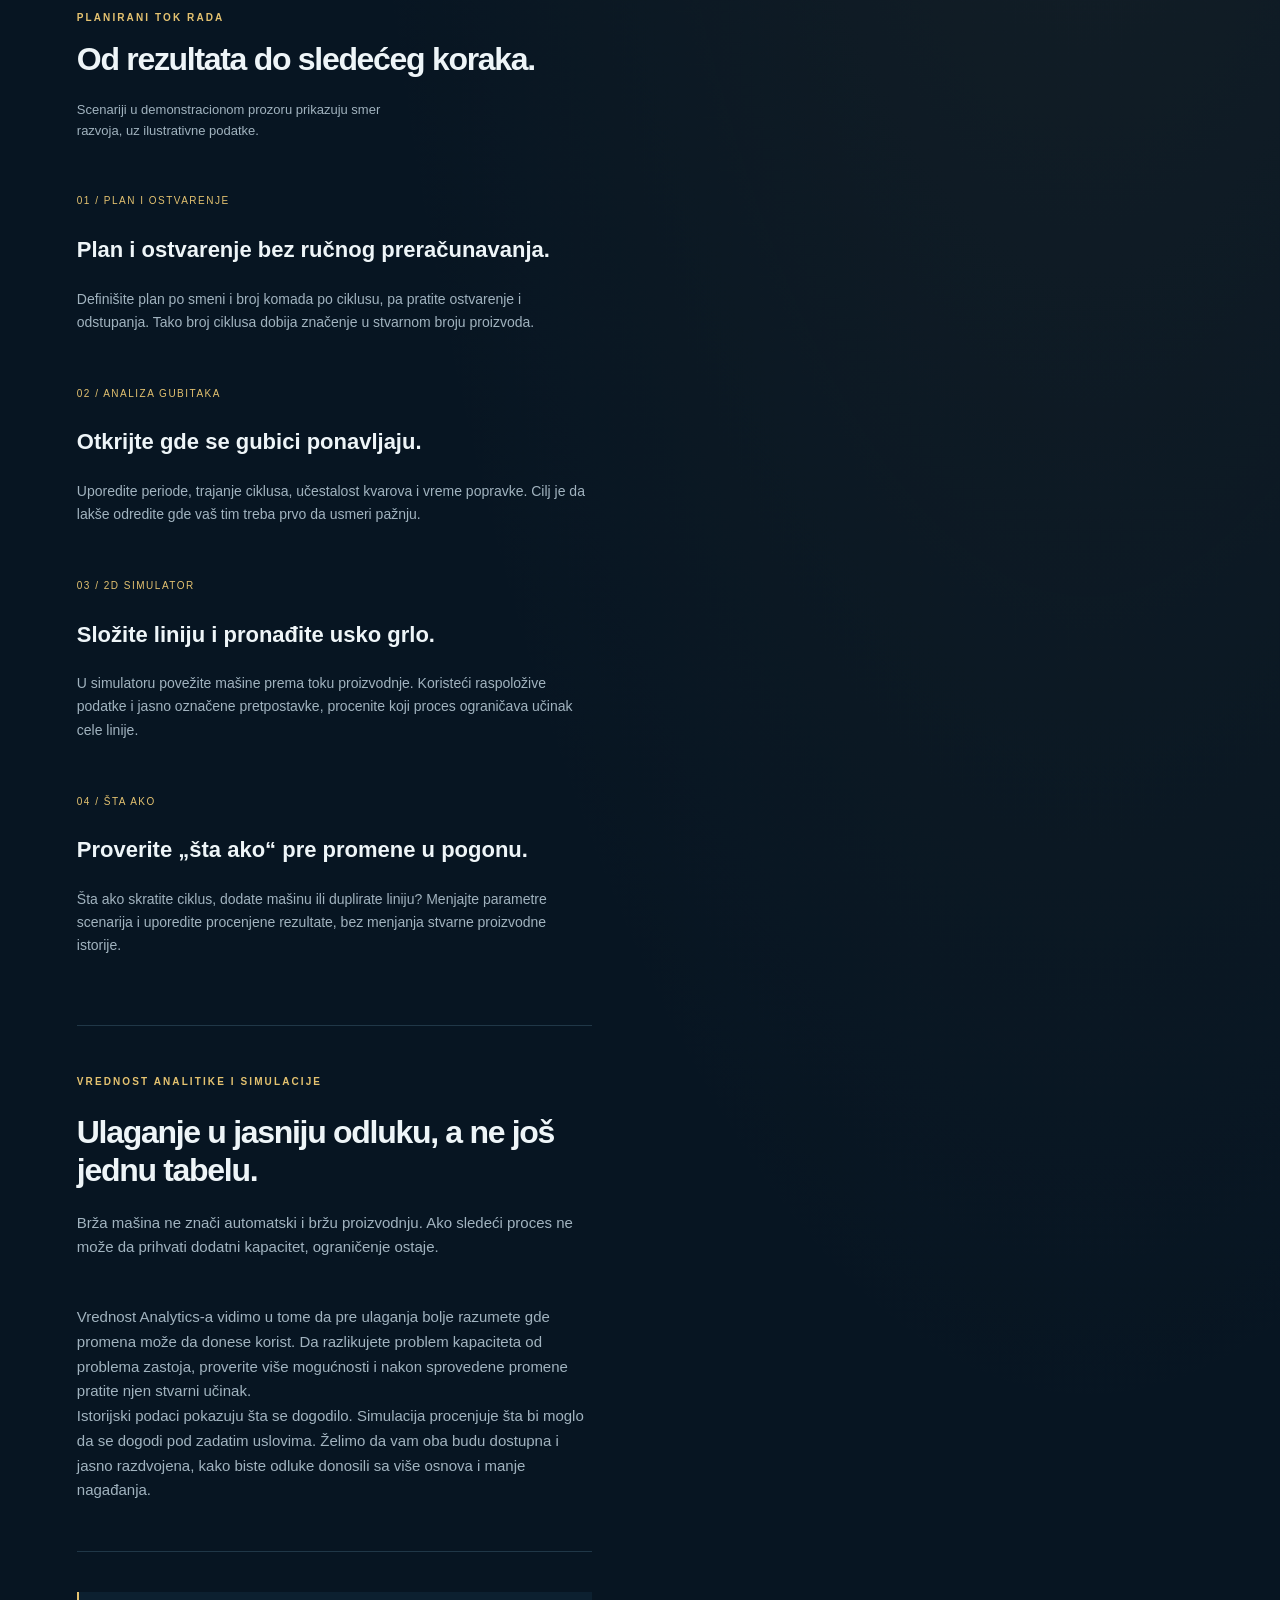
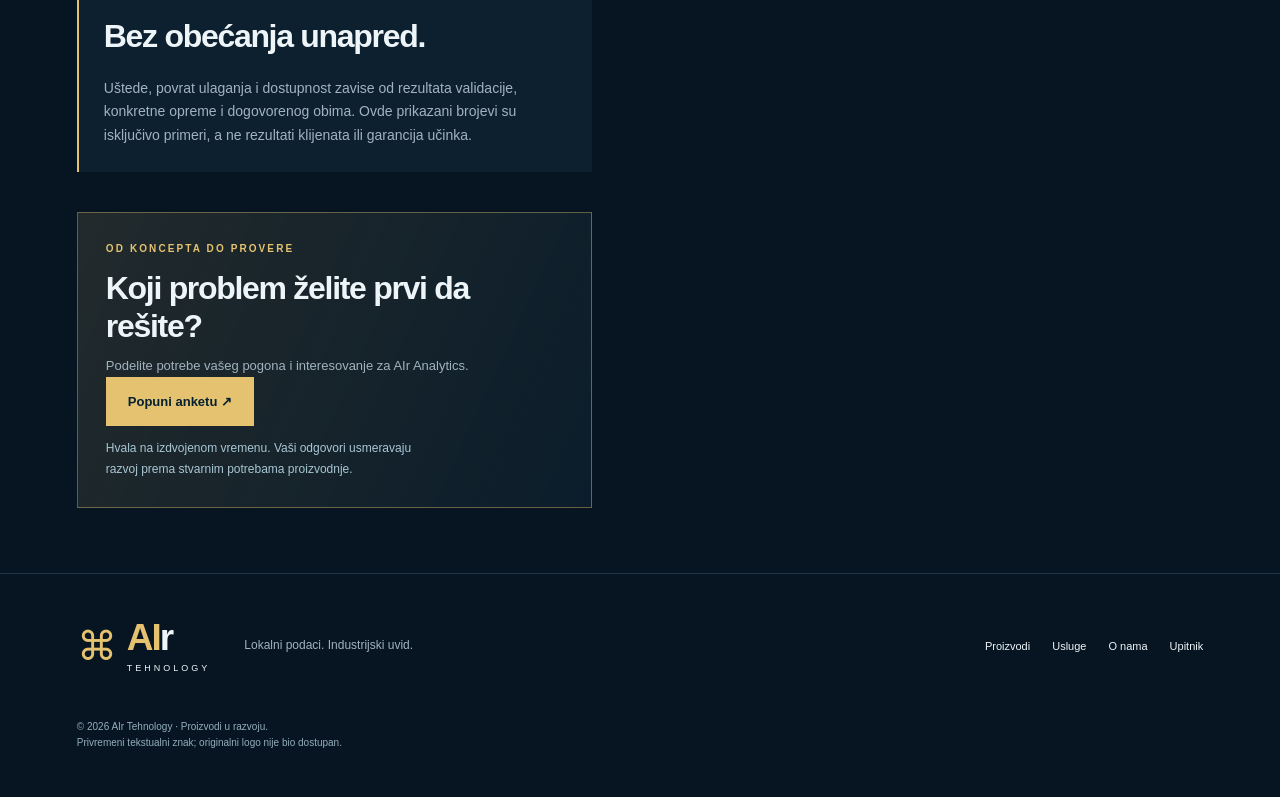
==== commit 520d41d0: "Add files via upload" ====
--- a/air-analytics.html
+++ b/air-analytics.html
@@ -1 +1 @@
-<!doctype html><html lang="sr-Latn"><head><meta charset="utf-8"><meta name="viewport" content="width=device-width,initial-scale=1"><meta name="description" content="AIr Tehnology — lokalni IIoT sistemi u razvoju za industrijske mašine i proizvodne linije. Integracija prema zahtevima pogona. Bez obaveznog cloud-a."><meta name="theme-color" content="#071522"><title>AIr Analytics | AIr Tehnology</title><link rel="stylesheet" href="style.css"><link rel="stylesheet" href="module-themes.css"><script src="app.js" defer></script></head><body data-module="analytics" class=""><a class="skip" href="#main">Pređi na sadržaj</a><header><a class="brand" href="index.html" aria-label="AIr Tehnology početna"><span class="brand-symbol">⌘</span><span><b><i>AI</i>r</b><small>TEHNOLOGY</small></span></a><button class="menu-toggle" aria-expanded="false" aria-controls="navigation" aria-label="Otvori navigaciju">☰</button><nav id="navigation" aria-label="Glavna navigacija"><a href="index.html" >Početna</a><a href="proizvodi.html" aria-current="page">Proizvodi</a><a href="usluge.html" >Usluge</a><a href="o-nama.html" >O nama</a><a href="kontakt.html" >Kontakt</a></nav><a class="header-cta" href="kontakt.html">Razgovarajmo ↗</a></header><main id="main"><div class="product-follow-layout"><div class="product-reading"><section class="product-story-hero"><div class="product-story-copy"><div class="eyebrow">AIr ANALYTICS / PLANIRANO</div><h1>Znajte šta možete da unapredite pre nego što uložite.</h1><p class="lead">Prikupljeni podaci dobijaju vrednost kada vam pomognu da razumete rezultate, prepoznate gubitke i odlučite šta sledeće menjati.</p><p>Koncept analize ciklusa, trendova i gubitaka u proizvodnji.</p><a class="button" href="#vrednost">Šta ovo znači za vaš pogon ↓</a></div></section><section class="section value-story" id="vrednost"><div class="eyebrow">PROBLEM → PLANIRANO REŠENJE → POTENCIJALNA KORIST</div><div class="value-grid"><article><span>01 / DANAS</span><h2>Problem u pogonu</h2><p>Znate koliko ste proizveli, ali taj broj ne objašnjava zašto plan nije ostvaren. Da li je problem u sporijem ciklusu, čestim zastojima, dugim popravkama ili u jednoj mašini koja usporava ostatak linije?</p><p>Bez povezanih podataka, poređenje smena i traženje uzroka odstupanja često zahtevaju ručno sastavljanje tabela. Još je teže proceniti da li bi promena procesa ili kupovina dodatne mašine donela očekivani rezultat.</p></article><article><span>02 / CILJ RAZVOJA</span><h2>Šta želimo da omogućimo</h2><p>Mi želimo da razvijemo sistem koji vaše proizvodne podatke pretvara u razumljive pokazatelje: koliko ste planirali, koliko ostvarili, gde gubite vreme i šta se ponavlja.</p><p>Na jednom mestu pratili biste ostvarenje plana, poredili smene i periode i videli koliko često nastaju kvarovi i koliko traju popravke. Prikaz prilagođavamo onome što je vama važno za donošenje odluka.</p><p>Uz to, želimo da omogućimo proveru ideja kroz 2D simulator — pre nego što menjate stvarni proces.</p></article></div></section><section class="section"><div class="section-heading"><div><div class="eyebrow">PLANIRANI TOK RADA</div><h2>Od rezultata do sledećeg koraka.</h2></div><p>Scenariji u demonstracionom prozoru prikazuju smer razvoja, uz ilustrativne podatke.</p></div><div class="steps product-workflow"><article><span>01 / PLAN I OSTVARENJE</span><h3>Plan i ostvarenje bez ručnog preračunavanja.</h3><p>Definišite plan po smeni i broj komada po ciklusu, pa pratite ostvarenje i odstupanja. Tako broj ciklusa dobija značenje u stvarnom broju proizvoda.</p></article><article><span>02 / ANALIZA GUBITAKA</span><h3>Otkrijte gde se gubici ponavljaju.</h3><p>Uporedite periode, trajanje ciklusa, učestalost kvarova i vreme popravke. Cilj je da lakše odredite gde vaš tim treba prvo da usmeri pažnju.</p></article><article><span>03 / 2D SIMULATOR</span><h3>Složite liniju i pronađite usko grlo.</h3><p>U simulatoru povežite mašine prema toku proizvodnje. Koristeći raspoložive podatke i jasno označene pretpostavke, procenite koji proces ograničava učinak cele linije.</p></article><article><span>04 / ŠTA AKO</span><h3>Proverite „šta ako“ pre promene u pogonu.</h3><p>Šta ako skratite ciklus, dodate mašinu ili duplirate liniju? Menjajte parametre scenarija i uporedite procenjene rezultate, bez menjanja stvarne proizvodne istorije.</p></article></div></section><section class="investment section"><div><div class="eyebrow">VREDNOST ANALITIKE I SIMULACIJE</div><h2>Ulaganje u jasniju odluku, a ne još jednu tabelu.</h2><p>Brža mašina ne znači automatski i bržu proizvodnju. Ako sledeći proces ne može da prihvati dodatni kapacitet, ograničenje ostaje.</p></div><div class="pilot-points"><p>Vrednost Analytics-a vidimo u tome da pre ulaganja bolje razumete gde promena može da donese korist. Da razlikujete problem kapaciteta od problema zastoja, proverite više mogućnosti i nakon sprovedene promene pratite njen stvarni učinak.</p><p>Istorijski podaci pokazuju šta se dogodilo. Simulacija procenjuje šta bi moglo da se dogodi pod zadatim uslovima. Želimo da vam oba budu dostupna i jasno razdvojena, kako biste odluke donosili sa više osnova i manje nagađanja.</p></div></section><section class="notice"><h2>Bez obećanja unapred.</h2><p>Uštede, povrat ulaganja i dostupnost zavise od rezultata validacije, konkretne opreme i dogovorenog obima. Ovde prikazani brojevi su isključivo primeri, a ne rezultati klijenata ili garancija učinka.</p></section><section class="cta"><div><div class="eyebrow">OD KONCEPTA DO PROVERE</div><h2>Koji problem želite prvi da rešite?</h2><p>Pripremite opis opreme i cilj za AIr Analytics.</p></div><a class="button" href="kontakt.html?proizvod=analytics">Pripremite upit za pilot ↗</a></section></div><aside class="product-follow-window" aria-label="Prateći prikaz planiranih funkcija"><div class="product-window-backdrop"><section class="function-window" data-showcase aria-label="Demonstracija koncepta AIr Analytics"><div class="window-chrome"><span class="window-dots">● ● ●</span><span>AIr Analytics / lokalni radni prostor</span><span class="window-demo">KONCEPT</span></div><div class="window-disclaimer">Simulirani scenario · planirane funkcije · bez povezane opreme</div><div class="showcase-slides"><div class="showcase-slide" data-slide ><div class="window-section-label">01 / Plan i ostvarenje</div><h3>Plan smene / primer</h3><div class="concept-visual visual-analytics " aria-hidden="true"><svg viewBox="0 0 440 100" preserveAspectRatio="none"><path d="M0 80H440M0 45H440M0 10H440" stroke="#244658" fill="none"/><path class="signal-line" d="M0 85 45 75 80 80 120 52 160 60 205 35 250 45 290 20 340 30 390 12 440 18" stroke="currentColor" stroke-width="3" fill="none"/></svg><span class="scan-light"></span></div><div class="scenario-rows"><div><span>Plan</span><strong>500 kom</strong></div><div><span>Ostvarenje</span><strong>450 kom</strong></div><div><span>Ostvarenje plana</span><strong>90%</strong></div></div><p class="scenario-note">Definišite plan po smeni i broj komada po ciklusu, pa pratite ostvarenje i odstupanja. Tako broj ciklusa dobija značenje u stvarnom broju proizvoda.</p></div><div class="showcase-slide" data-slide hidden><div class="window-section-label">02 / Analiza gubitaka</div><h3>Zastoji / primer</h3><div class="concept-visual visual-analytics " aria-hidden="true"><svg viewBox="0 0 440 100" preserveAspectRatio="none"><path d="M0 80H440M0 45H440M0 10H440" stroke="#244658" fill="none"/><path class="signal-line" d="M0 85 45 75 80 80 120 52 160 60 205 35 250 45 290 20 340 30 390 12 440 18" stroke="currentColor" stroke-width="3" fill="none"/></svg><span class="scan-light"></span></div><div class="scenario-rows"><div><span>Čekanje materijala</span><strong>32 min</strong></div><div><span>Podešavanje</span><strong>18 min</strong></div><div><span>Ostalo</span><strong>9 min</strong></div></div><p class="scenario-note">Uporedite periode, trajanje ciklusa, učestalost kvarova i vreme popravke. Cilj je da lakše odredite gde vaš tim treba prvo da usmeri pažnju.</p></div><div class="showcase-slide" data-slide hidden><div class="window-section-label">03 / 2D simulator</div><h3>Tok procesa / scenario</h3><div class="concept-visual visual-analytics " aria-hidden="true"><svg viewBox="0 0 440 100" preserveAspectRatio="none"><path d="M0 80H440M0 45H440M0 10H440" stroke="#244658" fill="none"/><path class="signal-line" d="M0 85 45 75 80 80 120 52 160 60 205 35 250 45 290 20 340 30 390 12 440 18" stroke="currentColor" stroke-width="3" fill="none"/></svg><span class="scan-light"></span></div><div class="scenario-rows"><div><span>Proces 1</span><strong>30 s / ciklus</strong></div><div><span>Proces 2</span><strong>60 s / ciklus</strong></div><div><span>Ograničenje scenarija</span><strong>Proces 2</strong></div></div><p class="scenario-note">U simulatoru povežite mašine prema toku proizvodnje. Koristeći raspoložive podatke i jasno označene pretpostavke, procenite koji proces ograničava učinak cele linije.</p></div><div class="showcase-slide" data-slide hidden><div class="window-section-label">04 / Šta ako</div><h3>Poređenje / procena</h3><div class="concept-visual visual-analytics " aria-hidden="true"><svg viewBox="0 0 440 100" preserveAspectRatio="none"><path d="M0 80H440M0 45H440M0 10H440" stroke="#244658" fill="none"/><path class="signal-line" d="M0 85 45 75 80 80 120 52 160 60 205 35 250 45 290 20 340 30 390 12 440 18" stroke="currentColor" stroke-width="3" fill="none"/></svg><span class="scan-light"></span></div><div class="scenario-rows"><div><span>Izmena scenarija</span><strong>Dodatna nezavisna linija</strong></div><div><span>Osnova</span><strong>Podaci i pretpostavke</strong></div><div><span>Istorija proizvodnje</span><strong>Ostaje neizmenjena</strong></div></div><p class="scenario-note">Šta ako skratite ciklus, dodate mašinu ili duplirate liniju? Menjajte parametre scenarija i uporedite procenjene rezultate, bez menjanja stvarne proizvodne istorije.</p></div></div><div class="showcase-controls"><button type="button" data-direction="-1" aria-label="Prethodni scenario">←</button><div class="scenario-dots" role="group" aria-label="Izbor scenarija"><button type="button" data-index="0" aria-label="Plan i ostvarenje" aria-pressed="true">1</button><button type="button" data-index="1" aria-label="Analiza gubitaka" aria-pressed="false">2</button><button type="button" data-index="2" aria-label="2D simulator" aria-pressed="false">3</button><button type="button" data-index="3" aria-label="Šta ako" aria-pressed="false">4</button></div><button type="button" data-direction="1" aria-label="Sledeći scenario">→</button><button class="playback" type="button" data-pause aria-pressed="false">Pauziraj</button></div><span class="sr-only" data-announcement role="status"></span></section></div></aside></div></main><footer><a class="brand" href="index.html"><span class="brand-symbol">⌘</span><span><b><i>AI</i>r</b><small>TEHNOLOGY</small></span></a><p>Lokalni podaci. Industrijski uvid.</p><div><a href="proizvodi.html">Proizvodi</a><a href="usluge.html">Usluge</a><a href="o-nama.html">O nama</a><a href="kontakt.html">Kontakt</a></div><small>© 2026 AIr Tehnology · Proizvodi u razvoju.<br>Privremeni tekstualni znak; originalni logo nije bio dostupan.</small></footer></body></html>+<!doctype html><html lang="sr-Latn"><head><meta charset="utf-8"><meta name="viewport" content="width=device-width,initial-scale=1"><meta name="description" content="AIr Tehnology — lokalni IIoT sistemi u razvoju za industrijske mašine i proizvodne linije. Integracija prema zahtevima pogona. Bez obaveznog cloud-a."><meta name="theme-color" content="#071522"><title>AIr Analytics | AIr Tehnology</title><link rel="stylesheet" href="style.css"><link rel="stylesheet" href="module-themes.css"><script src="app.js" defer></script></head><body data-module="analytics" class=""><a class="skip" href="#main">Pređi na sadržaj</a><header><a class="brand" href="index.html" aria-label="AIr Tehnology početna"><span class="brand-symbol">⌘</span><span><b><i>AI</i>r</b><small>TEHNOLOGY</small></span></a><button class="menu-toggle" aria-expanded="false" aria-controls="navigation" aria-label="Otvori navigaciju">☰</button><nav id="navigation" aria-label="Glavna navigacija"><a href="index.html" >Početna</a><a href="proizvodi.html" aria-current="page">Proizvodi</a><a href="usluge.html" >Usluge</a><a href="o-nama.html" >O nama</a><a href="upitnik.html" >Upitnik</a></nav><div class="survey-invite header-survey-invite"><a class="header-cta" href="upitnik.html">Popuni anketu ↗</a><span class="survey-invite-thanks">Hvala na vremenu — vaš odgovor usmerava naš razvoj.</span></div></header><main id="main"><div class="product-follow-layout"><div class="product-reading"><section class="product-story-hero"><div class="product-story-copy"><div class="eyebrow">AIr ANALYTICS / PLANIRANO</div><h1>Znajte šta možete da unapredite pre nego što uložite.</h1><p class="lead">Prikupljeni podaci dobijaju vrednost kada vam pomognu da razumete rezultate, prepoznate gubitke i odlučite šta sledeće menjati.</p><p>Koncept analize ciklusa, trendova i gubitaka u proizvodnji.</p><a class="button" href="#vrednost">Šta ovo znači za vaš pogon ↓</a></div></section><section class="section value-story" id="vrednost"><div class="eyebrow">PROBLEM → PLANIRANO REŠENJE → POTENCIJALNA KORIST</div><div class="value-grid"><article><span>01 / DANAS</span><h2>Problem u pogonu</h2><p>Znate koliko ste proizveli, ali taj broj ne objašnjava zašto plan nije ostvaren. Da li je problem u sporijem ciklusu, čestim zastojima, dugim popravkama ili u jednoj mašini koja usporava ostatak linije?</p><p>Bez povezanih podataka, poređenje smena i traženje uzroka odstupanja često zahtevaju ručno sastavljanje tabela. Još je teže proceniti da li bi promena procesa ili kupovina dodatne mašine donela očekivani rezultat.</p></article><article><span>02 / CILJ RAZVOJA</span><h2>Šta želimo da omogućimo</h2><p>Mi želimo da razvijemo sistem koji vaše proizvodne podatke pretvara u razumljive pokazatelje: koliko ste planirali, koliko ostvarili, gde gubite vreme i šta se ponavlja.</p><p>Na jednom mestu pratili biste ostvarenje plana, poredili smene i periode i videli koliko često nastaju kvarovi i koliko traju popravke. Prikaz prilagođavamo onome što je vama važno za donošenje odluka.</p><p>Uz to, želimo da omogućimo proveru ideja kroz 2D simulator — pre nego što menjate stvarni proces.</p></article></div></section><section class="section"><div class="section-heading"><div><div class="eyebrow">PLANIRANI TOK RADA</div><h2>Od rezultata do sledećeg koraka.</h2></div><p>Scenariji u demonstracionom prozoru prikazuju smer razvoja, uz ilustrativne podatke.</p></div><div class="steps product-workflow"><article><span>01 / PLAN I OSTVARENJE</span><h3>Plan i ostvarenje bez ručnog preračunavanja.</h3><p>Definišite plan po smeni i broj komada po ciklusu, pa pratite ostvarenje i odstupanja. Tako broj ciklusa dobija značenje u stvarnom broju proizvoda.</p></article><article><span>02 / ANALIZA GUBITAKA</span><h3>Otkrijte gde se gubici ponavljaju.</h3><p>Uporedite periode, trajanje ciklusa, učestalost kvarova i vreme popravke. Cilj je da lakše odredite gde vaš tim treba prvo da usmeri pažnju.</p></article><article><span>03 / 2D SIMULATOR</span><h3>Složite liniju i pronađite usko grlo.</h3><p>U simulatoru povežite mašine prema toku proizvodnje. Koristeći raspoložive podatke i jasno označene pretpostavke, procenite koji proces ograničava učinak cele linije.</p></article><article><span>04 / ŠTA AKO</span><h3>Proverite „šta ako“ pre promene u pogonu.</h3><p>Šta ako skratite ciklus, dodate mašinu ili duplirate liniju? Menjajte parametre scenarija i uporedite procenjene rezultate, bez menjanja stvarne proizvodne istorije.</p></article></div></section><section class="investment section"><div><div class="eyebrow">VREDNOST ANALITIKE I SIMULACIJE</div><h2>Ulaganje u jasniju odluku, a ne još jednu tabelu.</h2><p>Brža mašina ne znači automatski i bržu proizvodnju. Ako sledeći proces ne može da prihvati dodatni kapacitet, ograničenje ostaje.</p></div><div class="pilot-points"><p>Vrednost Analytics-a vidimo u tome da pre ulaganja bolje razumete gde promena može da donese korist. Da razlikujete problem kapaciteta od problema zastoja, proverite više mogućnosti i nakon sprovedene promene pratite njen stvarni učinak.</p><p>Istorijski podaci pokazuju šta se dogodilo. Simulacija procenjuje šta bi moglo da se dogodi pod zadatim uslovima. Želimo da vam oba budu dostupna i jasno razdvojena, kako biste odluke donosili sa više osnova i manje nagađanja.</p></div></section><section class="notice"><h2>Bez obećanja unapred.</h2><p>Uštede, povrat ulaganja i dostupnost zavise od rezultata validacije, konkretne opreme i dogovorenog obima. Ovde prikazani brojevi su isključivo primeri, a ne rezultati klijenata ili garancija učinka.</p></section><section class="cta"><div><div class="eyebrow">OD KONCEPTA DO PROVERE</div><h2>Koji problem želite prvi da rešite?</h2><p>Podelite potrebe vašeg pogona i interesovanje za AIr Analytics.</p></div><div class="survey-invite"><a class="button" href="upitnik.html?proizvod=analytics">Popuni anketu ↗</a><p class="survey-invite-thanks">Hvala na izdvojenom vremenu. Vaši odgovori usmeravaju razvoj prema stvarnim potrebama proizvodnje.</p></div></section></div><aside class="product-follow-window" aria-label="Prateći prikaz planiranih funkcija"><div class="product-window-backdrop"><section class="function-window" data-showcase aria-label="Demonstracija koncepta AIr Analytics"><div class="window-chrome"><span class="window-dots">● ● ●</span><span>AIr Analytics / lokalni radni prostor</span><span class="window-demo">KONCEPT</span></div><div class="window-disclaimer">Simulirani scenario · planirane funkcije · bez povezane opreme</div><div class="showcase-slides"><div class="showcase-slide" data-slide ><div class="window-section-label">01 / Plan i ostvarenje</div><h3>Plan smene / primer</h3><div class="concept-visual visual-analytics " aria-hidden="true"><svg viewBox="0 0 440 100" preserveAspectRatio="none"><path d="M0 80H440M0 45H440M0 10H440" stroke="#244658" fill="none"/><path class="signal-line" d="M0 85 45 75 80 80 120 52 160 60 205 35 250 45 290 20 340 30 390 12 440 18" stroke="currentColor" stroke-width="3" fill="none"/></svg><span class="scan-light"></span></div><div class="scenario-rows"><div><span>Plan</span><strong>500 kom</strong></div><div><span>Ostvarenje</span><strong>450 kom</strong></div><div><span>Ostvarenje plana</span><strong>90%</strong></div></div><p class="scenario-note">Definišite plan po smeni i broj komada po ciklusu, pa pratite ostvarenje i odstupanja. Tako broj ciklusa dobija značenje u stvarnom broju proizvoda.</p></div><div class="showcase-slide" data-slide hidden><div class="window-section-label">02 / Analiza gubitaka</div><h3>Zastoji / primer</h3><div class="concept-visual visual-analytics " aria-hidden="true"><svg viewBox="0 0 440 100" preserveAspectRatio="none"><path d="M0 80H440M0 45H440M0 10H440" stroke="#244658" fill="none"/><path class="signal-line" d="M0 85 45 75 80 80 120 52 160 60 205 35 250 45 290 20 340 30 390 12 440 18" stroke="currentColor" stroke-width="3" fill="none"/></svg><span class="scan-light"></span></div><div class="scenario-rows"><div><span>Čekanje materijala</span><strong>32 min</strong></div><div><span>Podešavanje</span><strong>18 min</strong></div><div><span>Ostalo</span><strong>9 min</strong></div></div><p class="scenario-note">Uporedite periode, trajanje ciklusa, učestalost kvarova i vreme popravke. Cilj je da lakše odredite gde vaš tim treba prvo da usmeri pažnju.</p></div><div class="showcase-slide" data-slide hidden><div class="window-section-label">03 / 2D simulator</div><h3>Tok procesa / scenario</h3><div class="concept-visual visual-analytics " aria-hidden="true"><svg viewBox="0 0 440 100" preserveAspectRatio="none"><path d="M0 80H440M0 45H440M0 10H440" stroke="#244658" fill="none"/><path class="signal-line" d="M0 85 45 75 80 80 120 52 160 60 205 35 250 45 290 20 340 30 390 12 440 18" stroke="currentColor" stroke-width="3" fill="none"/></svg><span class="scan-light"></span></div><div class="scenario-rows"><div><span>Proces 1</span><strong>30 s / ciklus</strong></div><div><span>Proces 2</span><strong>60 s / ciklus</strong></div><div><span>Ograničenje scenarija</span><strong>Proces 2</strong></div></div><p class="scenario-note">U simulatoru povežite mašine prema toku proizvodnje. Koristeći raspoložive podatke i jasno označene pretpostavke, procenite koji proces ograničava učinak cele linije.</p></div><div class="showcase-slide" data-slide hidden><div class="window-section-label">04 / Šta ako</div><h3>Poređenje / procena</h3><div class="concept-visual visual-analytics " aria-hidden="true"><svg viewBox="0 0 440 100" preserveAspectRatio="none"><path d="M0 80H440M0 45H440M0 10H440" stroke="#244658" fill="none"/><path class="signal-line" d="M0 85 45 75 80 80 120 52 160 60 205 35 250 45 290 20 340 30 390 12 440 18" stroke="currentColor" stroke-width="3" fill="none"/></svg><span class="scan-light"></span></div><div class="scenario-rows"><div><span>Izmena scenarija</span><strong>Dodatna nezavisna linija</strong></div><div><span>Osnova</span><strong>Podaci i pretpostavke</strong></div><div><span>Istorija proizvodnje</span><strong>Ostaje neizmenjena</strong></div></div><p class="scenario-note">Šta ako skratite ciklus, dodate mašinu ili duplirate liniju? Menjajte parametre scenarija i uporedite procenjene rezultate, bez menjanja stvarne proizvodne istorije.</p></div></div><div class="showcase-controls"><button type="button" data-direction="-1" aria-label="Prethodni scenario">←</button><div class="scenario-dots" role="group" aria-label="Izbor scenarija"><button type="button" data-index="0" aria-label="Plan i ostvarenje" aria-pressed="true">1</button><button type="button" data-index="1" aria-label="Analiza gubitaka" aria-pressed="false">2</button><button type="button" data-index="2" aria-label="2D simulator" aria-pressed="false">3</button><button type="button" data-index="3" aria-label="Šta ako" aria-pressed="false">4</button></div><button type="button" data-direction="1" aria-label="Sledeći scenario">→</button><button class="playback" type="button" data-pause aria-pressed="false">Pauziraj</button></div><span class="sr-only" data-announcement role="status"></span></section></div></aside></div></main><footer><a class="brand" href="index.html"><span class="brand-symbol">⌘</span><span><b><i>AI</i>r</b><small>TEHNOLOGY</small></span></a><p>Lokalni podaci. Industrijski uvid.</p><div><a href="proizvodi.html">Proizvodi</a><a href="usluge.html">Usluge</a><a href="o-nama.html">O nama</a><a href="upitnik.html">Upitnik</a></div><small>© 2026 AIr Tehnology · Proizvodi u razvoju.<br>Privremeni tekstualni znak; originalni logo nije bio dostupan.</small></footer></body></html>
--- a/style.css
+++ b/style.css
@@ -175,3 +175,11 @@
 /* Decorative halos must not widen the page. */
 body{overflow-x:clip}
 
+
+.survey-invite{display:flex;flex-direction:column;align-items:flex-start;gap:12px;max-width:320px;flex-shrink:0}
+.survey-invite .survey-invite-thanks{font-size:12px;line-height:1.7;color:#a9c7d4;margin:0}
+.header-survey-invite{max-width:205px;gap:5px}
+.header-survey-invite .survey-invite-thanks{font-size:10px;line-height:1.5}
+.cta .survey-invite .button{margin-top:0}
+@media(max-width:1000px){.header-survey-invite{display:none}}
+@media(max-width:900px){.cta .survey-invite{margin-top:24px;max-width:100%;width:100%}.cta .survey-invite .button{width:100%}.survey-invite .survey-invite-thanks{font-size:13px}}
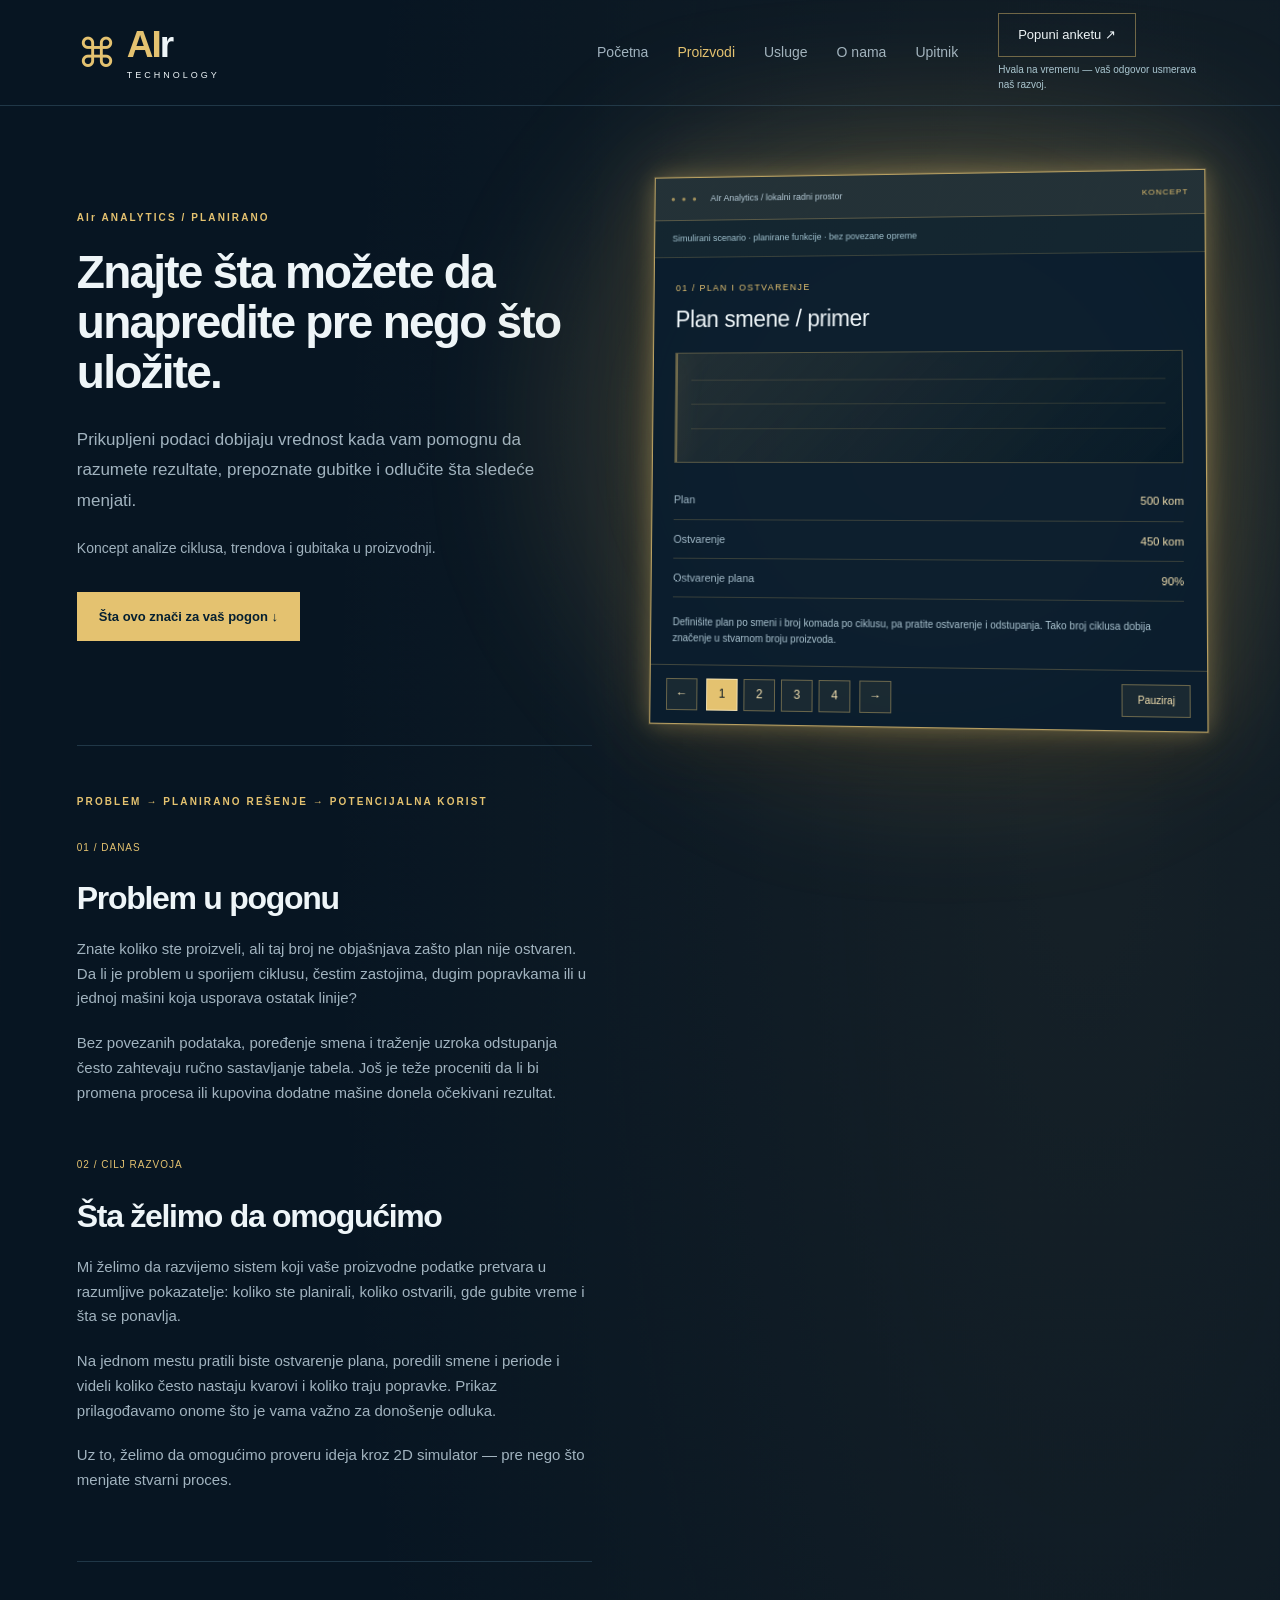
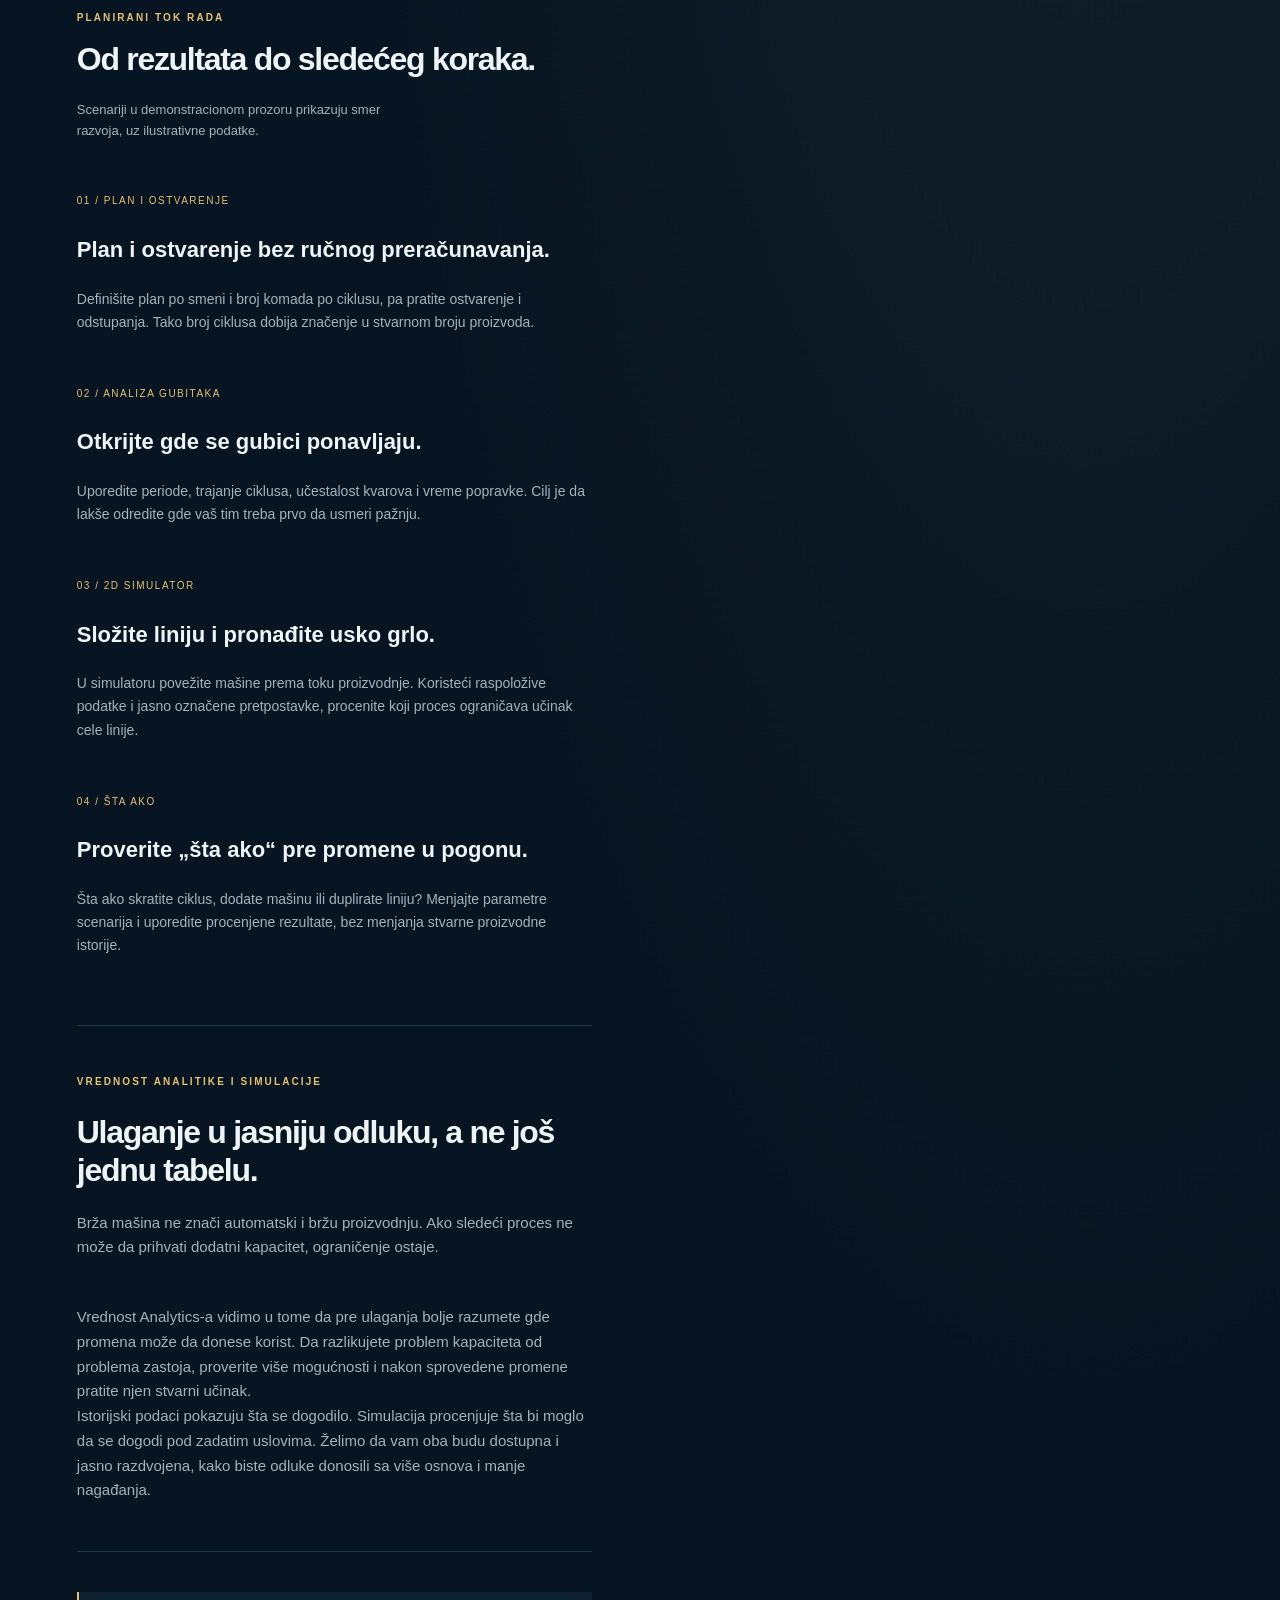
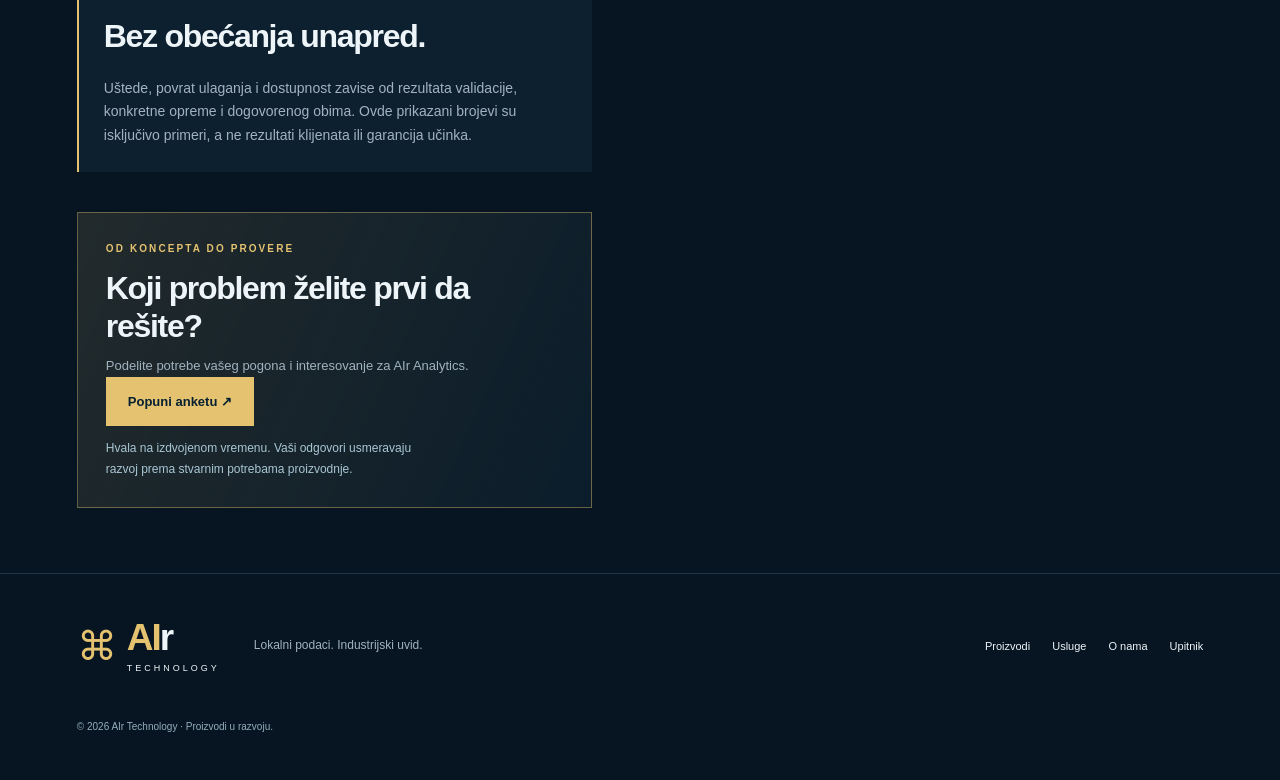
==== commit 8d5440cb: "Add files via upload" ====
--- a/air-analytics.html
+++ b/air-analytics.html
@@ -1 +1 @@
-<!doctype html><html lang="sr-Latn"><head><meta charset="utf-8"><meta name="viewport" content="width=device-width,initial-scale=1"><meta name="description" content="AIr Tehnology — lokalni IIoT sistemi u razvoju za industrijske mašine i proizvodne linije. Integracija prema zahtevima pogona. Bez obaveznog cloud-a."><meta name="theme-color" content="#071522"><title>AIr Analytics | AIr Tehnology</title><link rel="stylesheet" href="style.css"><link rel="stylesheet" href="module-themes.css"><script src="app.js" defer></script></head><body data-module="analytics" class=""><a class="skip" href="#main">Pređi na sadržaj</a><header><a class="brand" href="index.html" aria-label="AIr Tehnology početna"><span class="brand-symbol">⌘</span><span><b><i>AI</i>r</b><small>TEHNOLOGY</small></span></a><button class="menu-toggle" aria-expanded="false" aria-controls="navigation" aria-label="Otvori navigaciju">☰</button><nav id="navigation" aria-label="Glavna navigacija"><a href="index.html" >Početna</a><a href="proizvodi.html" aria-current="page">Proizvodi</a><a href="usluge.html" >Usluge</a><a href="o-nama.html" >O nama</a><a href="upitnik.html" >Upitnik</a></nav><div class="survey-invite header-survey-invite"><a class="header-cta" href="upitnik.html">Popuni anketu ↗</a><span class="survey-invite-thanks">Hvala na vremenu — vaš odgovor usmerava naš razvoj.</span></div></header><main id="main"><div class="product-follow-layout"><div class="product-reading"><section class="product-story-hero"><div class="product-story-copy"><div class="eyebrow">AIr ANALYTICS / PLANIRANO</div><h1>Znajte šta možete da unapredite pre nego što uložite.</h1><p class="lead">Prikupljeni podaci dobijaju vrednost kada vam pomognu da razumete rezultate, prepoznate gubitke i odlučite šta sledeće menjati.</p><p>Koncept analize ciklusa, trendova i gubitaka u proizvodnji.</p><a class="button" href="#vrednost">Šta ovo znači za vaš pogon ↓</a></div></section><section class="section value-story" id="vrednost"><div class="eyebrow">PROBLEM → PLANIRANO REŠENJE → POTENCIJALNA KORIST</div><div class="value-grid"><article><span>01 / DANAS</span><h2>Problem u pogonu</h2><p>Znate koliko ste proizveli, ali taj broj ne objašnjava zašto plan nije ostvaren. Da li je problem u sporijem ciklusu, čestim zastojima, dugim popravkama ili u jednoj mašini koja usporava ostatak linije?</p><p>Bez povezanih podataka, poređenje smena i traženje uzroka odstupanja često zahtevaju ručno sastavljanje tabela. Još je teže proceniti da li bi promena procesa ili kupovina dodatne mašine donela očekivani rezultat.</p></article><article><span>02 / CILJ RAZVOJA</span><h2>Šta želimo da omogućimo</h2><p>Mi želimo da razvijemo sistem koji vaše proizvodne podatke pretvara u razumljive pokazatelje: koliko ste planirali, koliko ostvarili, gde gubite vreme i šta se ponavlja.</p><p>Na jednom mestu pratili biste ostvarenje plana, poredili smene i periode i videli koliko često nastaju kvarovi i koliko traju popravke. Prikaz prilagođavamo onome što je vama važno za donošenje odluka.</p><p>Uz to, želimo da omogućimo proveru ideja kroz 2D simulator — pre nego što menjate stvarni proces.</p></article></div></section><section class="section"><div class="section-heading"><div><div class="eyebrow">PLANIRANI TOK RADA</div><h2>Od rezultata do sledećeg koraka.</h2></div><p>Scenariji u demonstracionom prozoru prikazuju smer razvoja, uz ilustrativne podatke.</p></div><div class="steps product-workflow"><article><span>01 / PLAN I OSTVARENJE</span><h3>Plan i ostvarenje bez ručnog preračunavanja.</h3><p>Definišite plan po smeni i broj komada po ciklusu, pa pratite ostvarenje i odstupanja. Tako broj ciklusa dobija značenje u stvarnom broju proizvoda.</p></article><article><span>02 / ANALIZA GUBITAKA</span><h3>Otkrijte gde se gubici ponavljaju.</h3><p>Uporedite periode, trajanje ciklusa, učestalost kvarova i vreme popravke. Cilj je da lakše odredite gde vaš tim treba prvo da usmeri pažnju.</p></article><article><span>03 / 2D SIMULATOR</span><h3>Složite liniju i pronađite usko grlo.</h3><p>U simulatoru povežite mašine prema toku proizvodnje. Koristeći raspoložive podatke i jasno označene pretpostavke, procenite koji proces ograničava učinak cele linije.</p></article><article><span>04 / ŠTA AKO</span><h3>Proverite „šta ako“ pre promene u pogonu.</h3><p>Šta ako skratite ciklus, dodate mašinu ili duplirate liniju? Menjajte parametre scenarija i uporedite procenjene rezultate, bez menjanja stvarne proizvodne istorije.</p></article></div></section><section class="investment section"><div><div class="eyebrow">VREDNOST ANALITIKE I SIMULACIJE</div><h2>Ulaganje u jasniju odluku, a ne još jednu tabelu.</h2><p>Brža mašina ne znači automatski i bržu proizvodnju. Ako sledeći proces ne može da prihvati dodatni kapacitet, ograničenje ostaje.</p></div><div class="pilot-points"><p>Vrednost Analytics-a vidimo u tome da pre ulaganja bolje razumete gde promena može da donese korist. Da razlikujete problem kapaciteta od problema zastoja, proverite više mogućnosti i nakon sprovedene promene pratite njen stvarni učinak.</p><p>Istorijski podaci pokazuju šta se dogodilo. Simulacija procenjuje šta bi moglo da se dogodi pod zadatim uslovima. Želimo da vam oba budu dostupna i jasno razdvojena, kako biste odluke donosili sa više osnova i manje nagađanja.</p></div></section><section class="notice"><h2>Bez obećanja unapred.</h2><p>Uštede, povrat ulaganja i dostupnost zavise od rezultata validacije, konkretne opreme i dogovorenog obima. Ovde prikazani brojevi su isključivo primeri, a ne rezultati klijenata ili garancija učinka.</p></section><section class="cta"><div><div class="eyebrow">OD KONCEPTA DO PROVERE</div><h2>Koji problem želite prvi da rešite?</h2><p>Podelite potrebe vašeg pogona i interesovanje za AIr Analytics.</p></div><div class="survey-invite"><a class="button" href="upitnik.html?proizvod=analytics">Popuni anketu ↗</a><p class="survey-invite-thanks">Hvala na izdvojenom vremenu. Vaši odgovori usmeravaju razvoj prema stvarnim potrebama proizvodnje.</p></div></section></div><aside class="product-follow-window" aria-label="Prateći prikaz planiranih funkcija"><div class="product-window-backdrop"><section class="function-window" data-showcase aria-label="Demonstracija koncepta AIr Analytics"><div class="window-chrome"><span class="window-dots">● ● ●</span><span>AIr Analytics / lokalni radni prostor</span><span class="window-demo">KONCEPT</span></div><div class="window-disclaimer">Simulirani scenario · planirane funkcije · bez povezane opreme</div><div class="showcase-slides"><div class="showcase-slide" data-slide ><div class="window-section-label">01 / Plan i ostvarenje</div><h3>Plan smene / primer</h3><div class="concept-visual visual-analytics " aria-hidden="true"><svg viewBox="0 0 440 100" preserveAspectRatio="none"><path d="M0 80H440M0 45H440M0 10H440" stroke="#244658" fill="none"/><path class="signal-line" d="M0 85 45 75 80 80 120 52 160 60 205 35 250 45 290 20 340 30 390 12 440 18" stroke="currentColor" stroke-width="3" fill="none"/></svg><span class="scan-light"></span></div><div class="scenario-rows"><div><span>Plan</span><strong>500 kom</strong></div><div><span>Ostvarenje</span><strong>450 kom</strong></div><div><span>Ostvarenje plana</span><strong>90%</strong></div></div><p class="scenario-note">Definišite plan po smeni i broj komada po ciklusu, pa pratite ostvarenje i odstupanja. Tako broj ciklusa dobija značenje u stvarnom broju proizvoda.</p></div><div class="showcase-slide" data-slide hidden><div class="window-section-label">02 / Analiza gubitaka</div><h3>Zastoji / primer</h3><div class="concept-visual visual-analytics " aria-hidden="true"><svg viewBox="0 0 440 100" preserveAspectRatio="none"><path d="M0 80H440M0 45H440M0 10H440" stroke="#244658" fill="none"/><path class="signal-line" d="M0 85 45 75 80 80 120 52 160 60 205 35 250 45 290 20 340 30 390 12 440 18" stroke="currentColor" stroke-width="3" fill="none"/></svg><span class="scan-light"></span></div><div class="scenario-rows"><div><span>Čekanje materijala</span><strong>32 min</strong></div><div><span>Podešavanje</span><strong>18 min</strong></div><div><span>Ostalo</span><strong>9 min</strong></div></div><p class="scenario-note">Uporedite periode, trajanje ciklusa, učestalost kvarova i vreme popravke. Cilj je da lakše odredite gde vaš tim treba prvo da usmeri pažnju.</p></div><div class="showcase-slide" data-slide hidden><div class="window-section-label">03 / 2D simulator</div><h3>Tok procesa / scenario</h3><div class="concept-visual visual-analytics " aria-hidden="true"><svg viewBox="0 0 440 100" preserveAspectRatio="none"><path d="M0 80H440M0 45H440M0 10H440" stroke="#244658" fill="none"/><path class="signal-line" d="M0 85 45 75 80 80 120 52 160 60 205 35 250 45 290 20 340 30 390 12 440 18" stroke="currentColor" stroke-width="3" fill="none"/></svg><span class="scan-light"></span></div><div class="scenario-rows"><div><span>Proces 1</span><strong>30 s / ciklus</strong></div><div><span>Proces 2</span><strong>60 s / ciklus</strong></div><div><span>Ograničenje scenarija</span><strong>Proces 2</strong></div></div><p class="scenario-note">U simulatoru povežite mašine prema toku proizvodnje. Koristeći raspoložive podatke i jasno označene pretpostavke, procenite koji proces ograničava učinak cele linije.</p></div><div class="showcase-slide" data-slide hidden><div class="window-section-label">04 / Šta ako</div><h3>Poređenje / procena</h3><div class="concept-visual visual-analytics " aria-hidden="true"><svg viewBox="0 0 440 100" preserveAspectRatio="none"><path d="M0 80H440M0 45H440M0 10H440" stroke="#244658" fill="none"/><path class="signal-line" d="M0 85 45 75 80 80 120 52 160 60 205 35 250 45 290 20 340 30 390 12 440 18" stroke="currentColor" stroke-width="3" fill="none"/></svg><span class="scan-light"></span></div><div class="scenario-rows"><div><span>Izmena scenarija</span><strong>Dodatna nezavisna linija</strong></div><div><span>Osnova</span><strong>Podaci i pretpostavke</strong></div><div><span>Istorija proizvodnje</span><strong>Ostaje neizmenjena</strong></div></div><p class="scenario-note">Šta ako skratite ciklus, dodate mašinu ili duplirate liniju? Menjajte parametre scenarija i uporedite procenjene rezultate, bez menjanja stvarne proizvodne istorije.</p></div></div><div class="showcase-controls"><button type="button" data-direction="-1" aria-label="Prethodni scenario">←</button><div class="scenario-dots" role="group" aria-label="Izbor scenarija"><button type="button" data-index="0" aria-label="Plan i ostvarenje" aria-pressed="true">1</button><button type="button" data-index="1" aria-label="Analiza gubitaka" aria-pressed="false">2</button><button type="button" data-index="2" aria-label="2D simulator" aria-pressed="false">3</button><button type="button" data-index="3" aria-label="Šta ako" aria-pressed="false">4</button></div><button type="button" data-direction="1" aria-label="Sledeći scenario">→</button><button class="playback" type="button" data-pause aria-pressed="false">Pauziraj</button></div><span class="sr-only" data-announcement role="status"></span></section></div></aside></div></main><footer><a class="brand" href="index.html"><span class="brand-symbol">⌘</span><span><b><i>AI</i>r</b><small>TEHNOLOGY</small></span></a><p>Lokalni podaci. Industrijski uvid.</p><div><a href="proizvodi.html">Proizvodi</a><a href="usluge.html">Usluge</a><a href="o-nama.html">O nama</a><a href="upitnik.html">Upitnik</a></div><small>© 2026 AIr Tehnology · Proizvodi u razvoju.<br>Privremeni tekstualni znak; originalni logo nije bio dostupan.</small></footer></body></html>+<!doctype html><html lang="sr-Latn"><head><meta charset="utf-8"><meta name="viewport" content="width=device-width,initial-scale=1"><meta name="description" content="AIr Technology — lokalni IIoT sistemi u razvoju za industrijske mašine i proizvodne linije. Integracija prema zahtevima pogona. Bez obaveznog cloud-a."><meta name="theme-color" content="#071522"><title>AIr Analytics | AIr Technology</title><link rel="stylesheet" href="style.css"><link rel="stylesheet" href="module-themes.css"><script src="app.js" defer></script></head><body data-module="analytics" class=""><a class="skip" href="#main">Pređi na sadržaj</a><header><a class="brand" href="index.html" aria-label="AIr Technology početna"><span class="brand-symbol">⌘</span><span><b><i>AI</i>r</b><small>TECHNOLOGY</small></span></a><button class="menu-toggle" aria-expanded="false" aria-controls="navigation" aria-label="Otvori navigaciju">☰</button><nav id="navigation" aria-label="Glavna navigacija"><a href="index.html" >Početna</a><a href="proizvodi.html" aria-current="page">Proizvodi</a><a href="usluge.html" >Usluge</a><a href="o-nama.html" >O nama</a><a href="upitnik.html" >Upitnik</a></nav><div class="survey-invite header-survey-invite"><a class="header-cta" href="upitnik.html">Popuni anketu ↗</a><span class="survey-invite-thanks">Hvala na vremenu — vaš odgovor usmerava naš razvoj.</span></div></header><main id="main"><div class="product-follow-layout"><div class="product-reading"><section class="product-story-hero"><div class="product-story-copy"><div class="eyebrow">AIr ANALYTICS / PLANIRANO</div><h1>Znajte šta možete da unapredite pre nego što uložite.</h1><p class="lead">Prikupljeni podaci dobijaju vrednost kada vam pomognu da razumete rezultate, prepoznate gubitke i odlučite šta sledeće menjati.</p><p>Koncept analize ciklusa, trendova i gubitaka u proizvodnji.</p><a class="button" href="#vrednost">Šta ovo znači za vaš pogon ↓</a></div></section><section class="section value-story" id="vrednost"><div class="eyebrow">PROBLEM → PLANIRANO REŠENJE → POTENCIJALNA KORIST</div><div class="value-grid"><article><span>01 / DANAS</span><h2>Problem u pogonu</h2><p>Znate koliko ste proizveli, ali taj broj ne objašnjava zašto plan nije ostvaren. Da li je problem u sporijem ciklusu, čestim zastojima, dugim popravkama ili u jednoj mašini koja usporava ostatak linije?</p><p>Bez povezanih podataka, poređenje smena i traženje uzroka odstupanja često zahtevaju ručno sastavljanje tabela. Još je teže proceniti da li bi promena procesa ili kupovina dodatne mašine donela očekivani rezultat.</p></article><article><span>02 / CILJ RAZVOJA</span><h2>Šta želimo da omogućimo</h2><p>Mi želimo da razvijemo sistem koji vaše proizvodne podatke pretvara u razumljive pokazatelje: koliko ste planirali, koliko ostvarili, gde gubite vreme i šta se ponavlja.</p><p>Na jednom mestu pratili biste ostvarenje plana, poredili smene i periode i videli koliko često nastaju kvarovi i koliko traju popravke. Prikaz prilagođavamo onome što je vama važno za donošenje odluka.</p><p>Uz to, želimo da omogućimo proveru ideja kroz 2D simulator — pre nego što menjate stvarni proces.</p></article></div></section><section class="section"><div class="section-heading"><div><div class="eyebrow">PLANIRANI TOK RADA</div><h2>Od rezultata do sledećeg koraka.</h2></div><p>Scenariji u demonstracionom prozoru prikazuju smer razvoja, uz ilustrativne podatke.</p></div><div class="steps product-workflow"><article><span>01 / PLAN I OSTVARENJE</span><h3>Plan i ostvarenje bez ručnog preračunavanja.</h3><p>Definišite plan po smeni i broj komada po ciklusu, pa pratite ostvarenje i odstupanja. Tako broj ciklusa dobija značenje u stvarnom broju proizvoda.</p></article><article><span>02 / ANALIZA GUBITAKA</span><h3>Otkrijte gde se gubici ponavljaju.</h3><p>Uporedite periode, trajanje ciklusa, učestalost kvarova i vreme popravke. Cilj je da lakše odredite gde vaš tim treba prvo da usmeri pažnju.</p></article><article><span>03 / 2D SIMULATOR</span><h3>Složite liniju i pronađite usko grlo.</h3><p>U simulatoru povežite mašine prema toku proizvodnje. Koristeći raspoložive podatke i jasno označene pretpostavke, procenite koji proces ograničava učinak cele linije.</p></article><article><span>04 / ŠTA AKO</span><h3>Proverite „šta ako“ pre promene u pogonu.</h3><p>Šta ako skratite ciklus, dodate mašinu ili duplirate liniju? Menjajte parametre scenarija i uporedite procenjene rezultate, bez menjanja stvarne proizvodne istorije.</p></article></div></section><section class="investment section"><div><div class="eyebrow">VREDNOST ANALITIKE I SIMULACIJE</div><h2>Ulaganje u jasniju odluku, a ne još jednu tabelu.</h2><p>Brža mašina ne znači automatski i bržu proizvodnju. Ako sledeći proces ne može da prihvati dodatni kapacitet, ograničenje ostaje.</p></div><div class="pilot-points"><p>Vrednost Analytics-a vidimo u tome da pre ulaganja bolje razumete gde promena može da donese korist. Da razlikujete problem kapaciteta od problema zastoja, proverite više mogućnosti i nakon sprovedene promene pratite njen stvarni učinak.</p><p>Istorijski podaci pokazuju šta se dogodilo. Simulacija procenjuje šta bi moglo da se dogodi pod zadatim uslovima. Želimo da vam oba budu dostupna i jasno razdvojena, kako biste odluke donosili sa više osnova i manje nagađanja.</p></div></section><section class="notice"><h2>Bez obećanja unapred.</h2><p>Uštede, povrat ulaganja i dostupnost zavise od rezultata validacije, konkretne opreme i dogovorenog obima. Ovde prikazani brojevi su isključivo primeri, a ne rezultati klijenata ili garancija učinka.</p></section><section class="cta"><div><div class="eyebrow">OD KONCEPTA DO PROVERE</div><h2>Koji problem želite prvi da rešite?</h2><p>Podelite potrebe vašeg pogona i interesovanje za AIr Analytics.</p></div><div class="survey-invite"><a class="button" href="upitnik.html?proizvod=analytics">Popuni anketu ↗</a><p class="survey-invite-thanks">Hvala na izdvojenom vremenu. Vaši odgovori usmeravaju razvoj prema stvarnim potrebama proizvodnje.</p></div></section></div><aside class="product-follow-window" aria-label="Prateći prikaz planiranih funkcija"><div class="product-window-backdrop"><section class="function-window" data-showcase aria-label="Demonstracija koncepta AIr Analytics"><div class="window-chrome"><span class="window-dots">● ● ●</span><span>AIr Analytics / lokalni radni prostor</span><span class="window-demo">KONCEPT</span></div><div class="window-disclaimer">Simulirani scenario · planirane funkcije · bez povezane opreme</div><div class="showcase-slides"><div class="showcase-slide" data-slide ><div class="window-section-label">01 / Plan i ostvarenje</div><h3>Plan smene / primer</h3><div class="concept-visual visual-analytics " aria-hidden="true"><svg viewBox="0 0 440 100" preserveAspectRatio="none"><path d="M0 80H440M0 45H440M0 10H440" stroke="#244658" fill="none"/><path class="signal-line" d="M0 85 45 75 80 80 120 52 160 60 205 35 250 45 290 20 340 30 390 12 440 18" stroke="currentColor" stroke-width="3" fill="none"/></svg><span class="scan-light"></span></div><div class="scenario-rows"><div><span>Plan</span><strong>500 kom</strong></div><div><span>Ostvarenje</span><strong>450 kom</strong></div><div><span>Ostvarenje plana</span><strong>90%</strong></div></div><p class="scenario-note">Definišite plan po smeni i broj komada po ciklusu, pa pratite ostvarenje i odstupanja. Tako broj ciklusa dobija značenje u stvarnom broju proizvoda.</p></div><div class="showcase-slide" data-slide hidden><div class="window-section-label">02 / Analiza gubitaka</div><h3>Zastoji / primer</h3><div class="concept-visual visual-analytics " aria-hidden="true"><svg viewBox="0 0 440 100" preserveAspectRatio="none"><path d="M0 80H440M0 45H440M0 10H440" stroke="#244658" fill="none"/><path class="signal-line" d="M0 85 45 75 80 80 120 52 160 60 205 35 250 45 290 20 340 30 390 12 440 18" stroke="currentColor" stroke-width="3" fill="none"/></svg><span class="scan-light"></span></div><div class="scenario-rows"><div><span>Čekanje materijala</span><strong>32 min</strong></div><div><span>Podešavanje</span><strong>18 min</strong></div><div><span>Ostalo</span><strong>9 min</strong></div></div><p class="scenario-note">Uporedite periode, trajanje ciklusa, učestalost kvarova i vreme popravke. Cilj je da lakše odredite gde vaš tim treba prvo da usmeri pažnju.</p></div><div class="showcase-slide" data-slide hidden><div class="window-section-label">03 / 2D simulator</div><h3>Tok procesa / scenario</h3><div class="concept-visual visual-analytics " aria-hidden="true"><svg viewBox="0 0 440 100" preserveAspectRatio="none"><path d="M0 80H440M0 45H440M0 10H440" stroke="#244658" fill="none"/><path class="signal-line" d="M0 85 45 75 80 80 120 52 160 60 205 35 250 45 290 20 340 30 390 12 440 18" stroke="currentColor" stroke-width="3" fill="none"/></svg><span class="scan-light"></span></div><div class="scenario-rows"><div><span>Proces 1</span><strong>30 s / ciklus</strong></div><div><span>Proces 2</span><strong>60 s / ciklus</strong></div><div><span>Ograničenje scenarija</span><strong>Proces 2</strong></div></div><p class="scenario-note">U simulatoru povežite mašine prema toku proizvodnje. Koristeći raspoložive podatke i jasno označene pretpostavke, procenite koji proces ograničava učinak cele linije.</p></div><div class="showcase-slide" data-slide hidden><div class="window-section-label">04 / Šta ako</div><h3>Poređenje / procena</h3><div class="concept-visual visual-analytics " aria-hidden="true"><svg viewBox="0 0 440 100" preserveAspectRatio="none"><path d="M0 80H440M0 45H440M0 10H440" stroke="#244658" fill="none"/><path class="signal-line" d="M0 85 45 75 80 80 120 52 160 60 205 35 250 45 290 20 340 30 390 12 440 18" stroke="currentColor" stroke-width="3" fill="none"/></svg><span class="scan-light"></span></div><div class="scenario-rows"><div><span>Izmena scenarija</span><strong>Dodatna nezavisna linija</strong></div><div><span>Osnova</span><strong>Podaci i pretpostavke</strong></div><div><span>Istorija proizvodnje</span><strong>Ostaje neizmenjena</strong></div></div><p class="scenario-note">Šta ako skratite ciklus, dodate mašinu ili duplirate liniju? Menjajte parametre scenarija i uporedite procenjene rezultate, bez menjanja stvarne proizvodne istorije.</p></div></div><div class="showcase-controls"><button type="button" data-direction="-1" aria-label="Prethodni scenario">←</button><div class="scenario-dots" role="group" aria-label="Izbor scenarija"><button type="button" data-index="0" aria-label="Plan i ostvarenje" aria-pressed="true">1</button><button type="button" data-index="1" aria-label="Analiza gubitaka" aria-pressed="false">2</button><button type="button" data-index="2" aria-label="2D simulator" aria-pressed="false">3</button><button type="button" data-index="3" aria-label="Šta ako" aria-pressed="false">4</button></div><button type="button" data-direction="1" aria-label="Sledeći scenario">→</button><button class="playback" type="button" data-pause aria-pressed="false">Pauziraj</button></div><span class="sr-only" data-announcement role="status"></span></section></div></aside></div></main><footer><a class="brand" href="index.html"><span class="brand-symbol">⌘</span><span><b><i>AI</i>r</b><small>TECHNOLOGY</small></span></a><p>Lokalni podaci. Industrijski uvid.</p><div><a href="proizvodi.html">Proizvodi</a><a href="usluge.html">Usluge</a><a href="o-nama.html">O nama</a><a href="upitnik.html">Upitnik</a></div><small>© 2026 AIr Technology · Proizvodi u razvoju.</small></footer></body></html>
